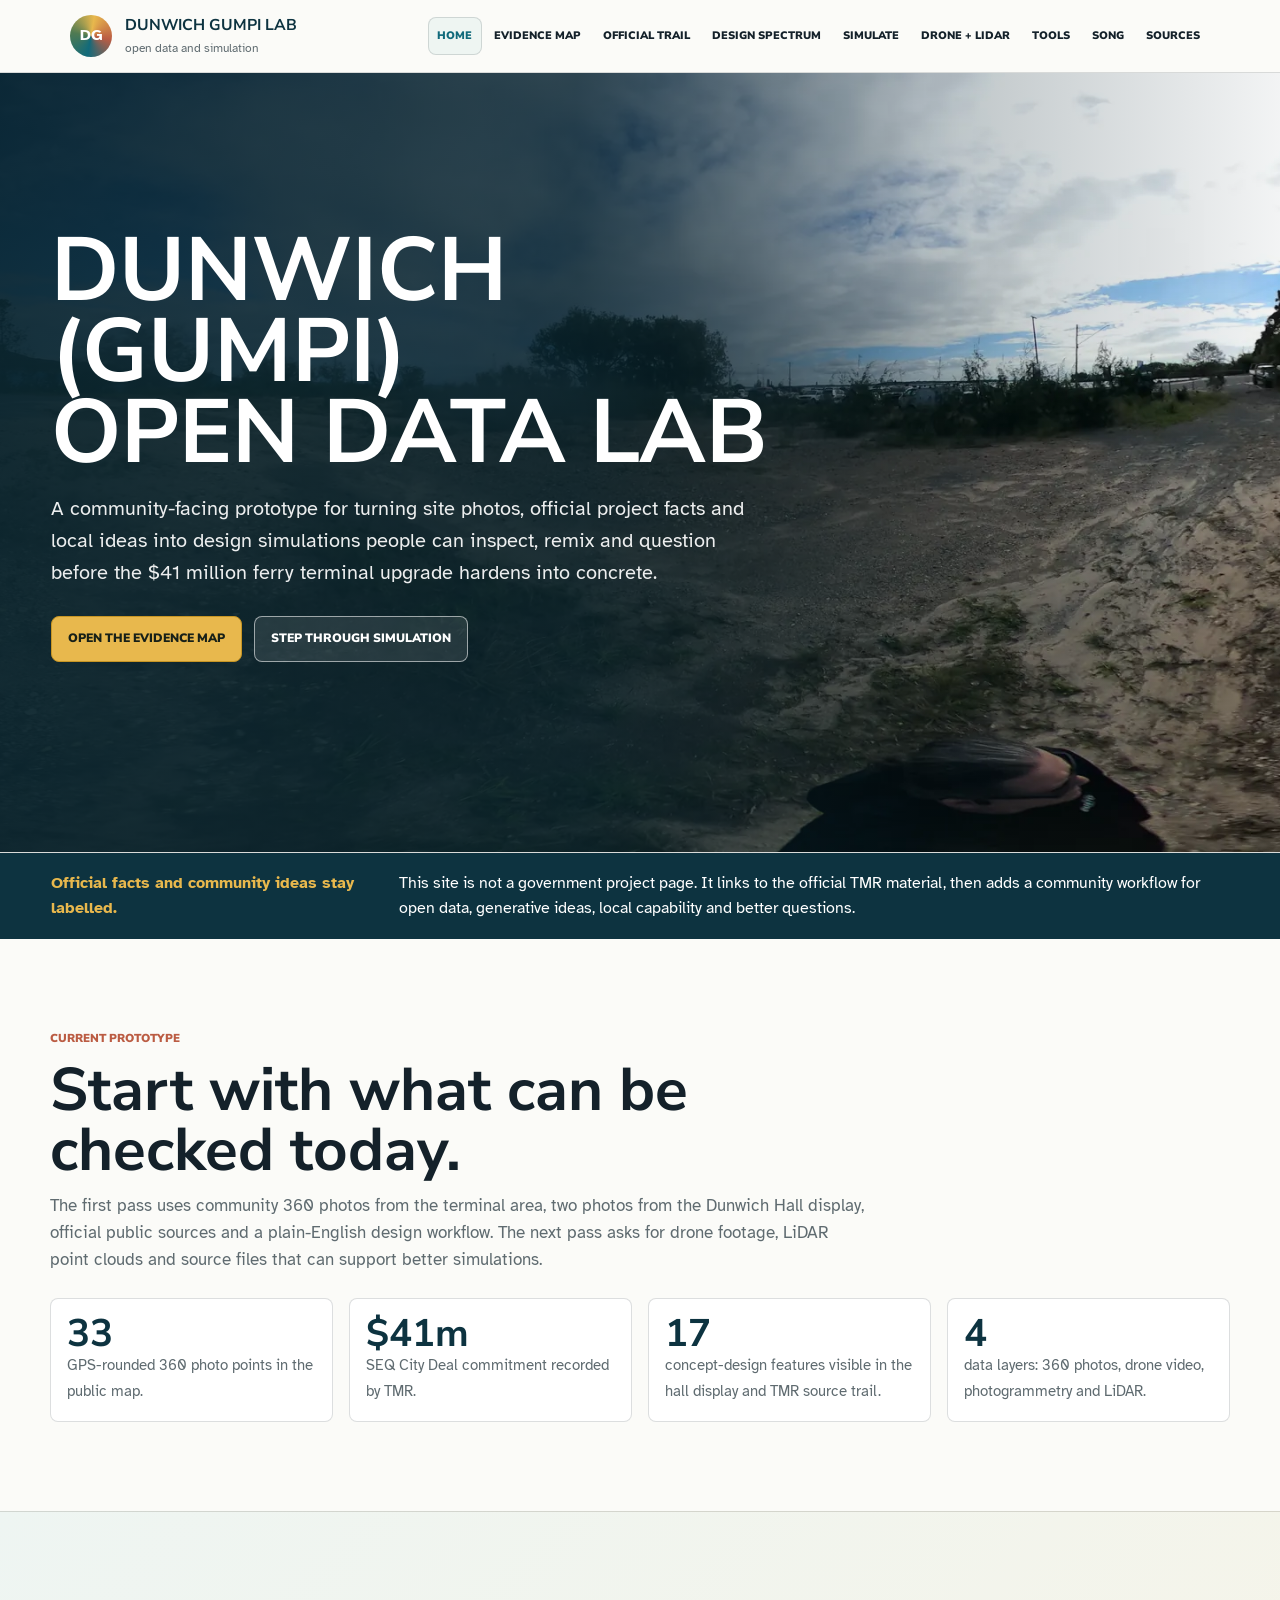
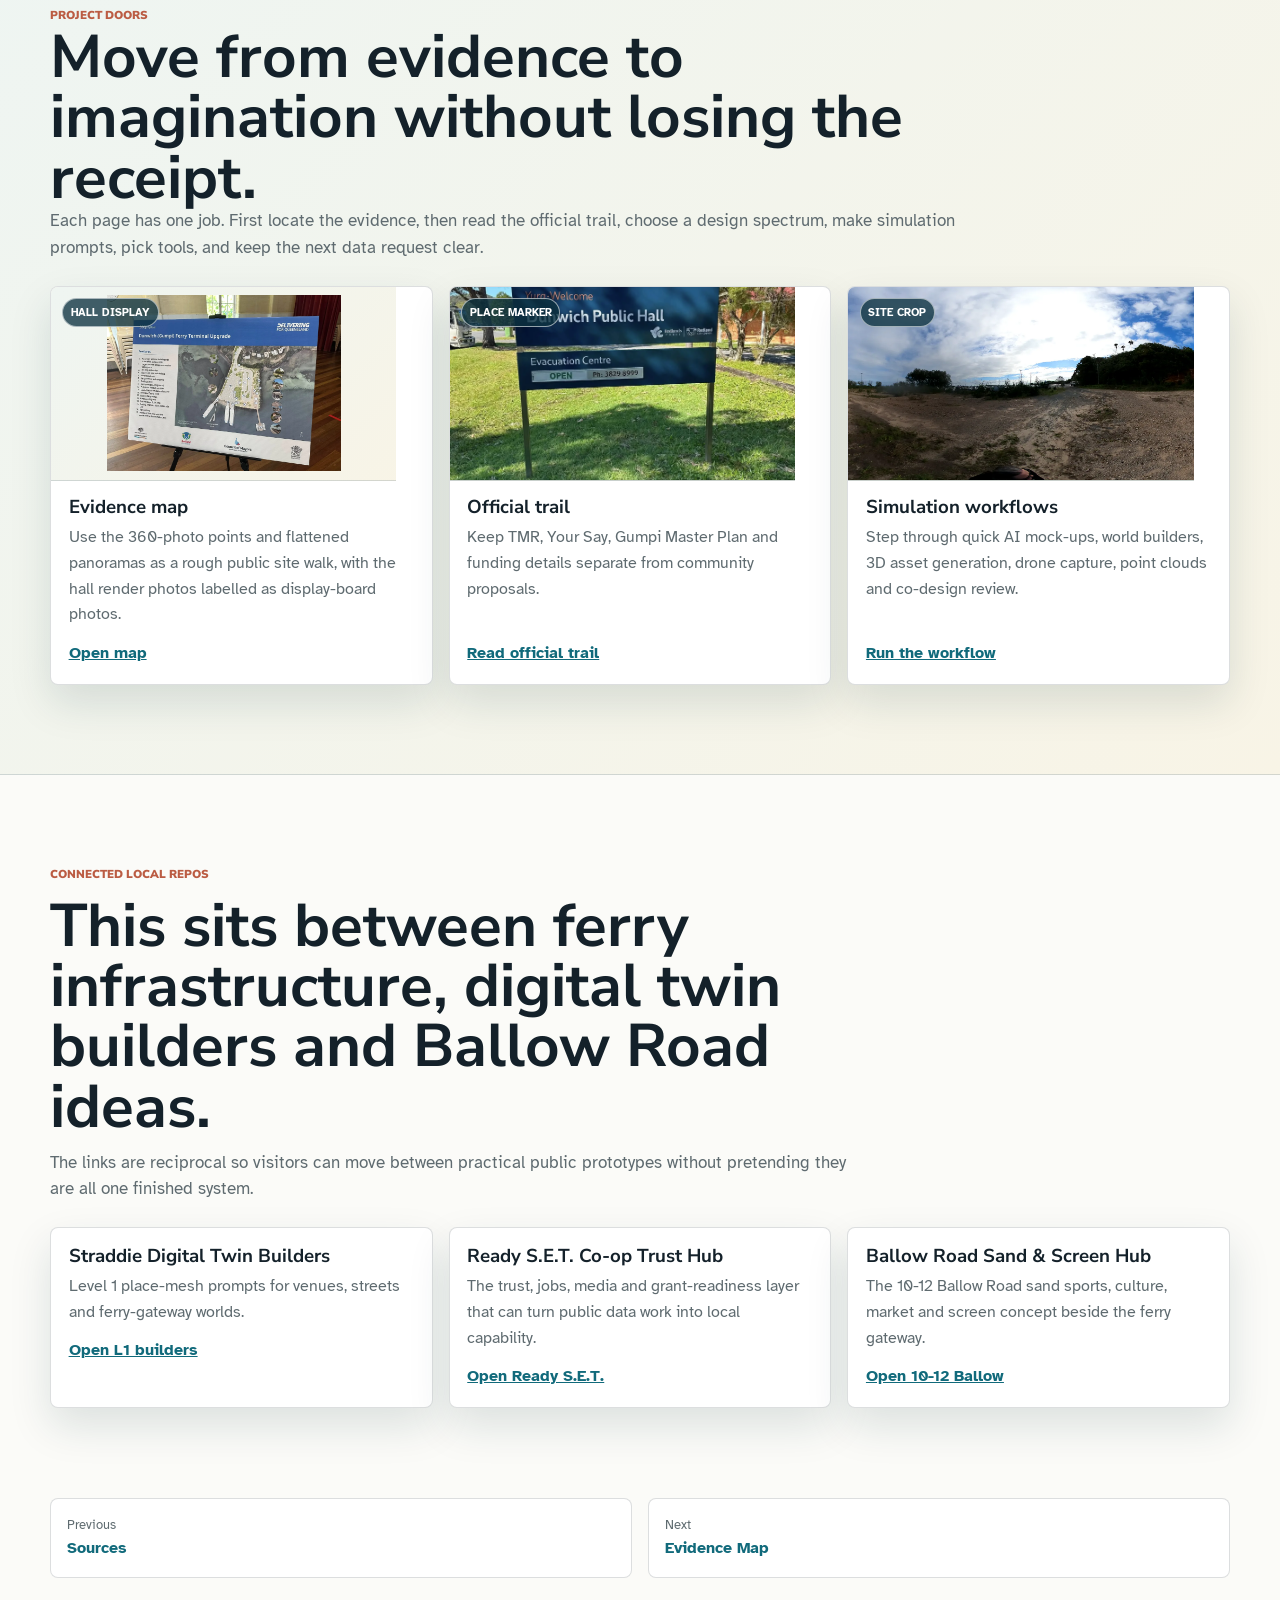
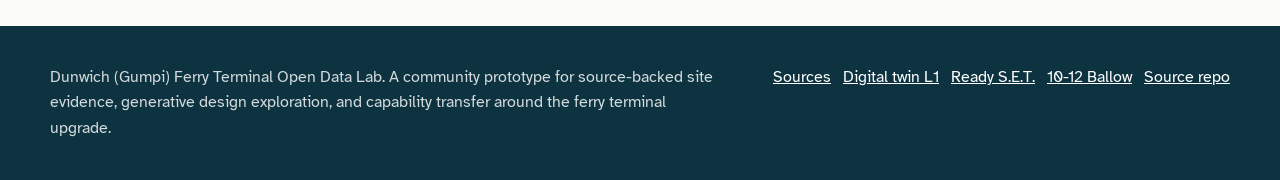
==== index.html @ 99bf02af "Build Dunwich Gumpi ferry terminal open data lab" ====
<!doctype html>
<html lang="en-AU">
  <head>
    <meta charset="utf-8">
    <meta name="viewport" content="width=device-width, initial-scale=1">
    <meta name="description" content="A public open-data and simulation lab for the Dunwich (Gumpi) Ferry Terminal Upgrade, using community 360 photos, official project sources and a pathway toward drone footage and LiDAR point clouds.">
    <meta property="og:title" content="Dunwich (Gumpi) Ferry Terminal Open Data Lab">
    <meta property="og:description" content="Community 360-photo evidence, official source trail, generative design spectrum and next-step drone/LiDAR data ladder for the ferry terminal upgrade.">
    <meta property="og:image" content="assets/images/terminal-foreshore-hero.webp">
    <title>Dunwich (Gumpi) Ferry Terminal Open Data Lab</title>
    <link rel="preconnect" href="https://fonts.googleapis.com">
    <link rel="preconnect" href="https://fonts.gstatic.com" crossorigin>
    <link href="https://fonts.googleapis.com/css2?family=Atkinson+Hyperlegible:wght@400;700&family=Nunito+Sans:wght@700;800;900&display=swap" rel="stylesheet">
    <link rel="stylesheet" href="assets/styles.css">
    <link rel="icon" href="assets/favicon.svg" type="image/svg+xml">
  </head>
  <body data-page="home">
    <a class="skip-link" href="#main">Skip to content</a>
    <header class="site-header" data-site-header></header>

    <main id="main">
      <section class="hero" id="top" aria-labelledby="hero-title">
        <img class="hero-media" src="assets/images/terminal-foreshore-hero.webp" alt="Wide 360-photo crop of the Dunwich ferry terminal foreshore and surrounding sandy ground">
        <div class="hero-copy">
          <h1 id="hero-title"><span>Dunwich</span><span>(Gumpi)</span><span>Open Data Lab</span></h1>
          <p class="hero-lede">A community-facing prototype for turning site photos, official project facts and local ideas into design simulations people can inspect, remix and question before the $41 million ferry terminal upgrade hardens into concrete.</p>
          <div class="hero-actions">
            <a class="button primary" href="evidence-map.html">Open the evidence map</a>
            <a class="button secondary" href="simulation-workflows.html">Step through simulation</a>
          </div>
        </div>
      </section>

      <section class="notice-band" aria-label="Public boundary">
        <strong>Official facts and community ideas stay labelled.</strong>
        <span>This site is not a government project page. It links to the official TMR material, then adds a community workflow for open data, generative ideas, local capability and better questions.</span>
      </section>

      <section class="section" aria-labelledby="stats-title">
        <div class="section-heading">
          <span class="section-label">Current prototype</span>
          <h2 id="stats-title">Start with what can be checked today.</h2>
          <p>The first pass uses community 360 photos from the terminal area, two photos from the Dunwich Hall display, official public sources and a plain-English design workflow. The next pass asks for drone footage, LiDAR point clouds and source files that can support better simulations.</p>
        </div>
        <div class="stats-row">
          <article class="stat"><strong>33</strong><span>GPS-rounded 360 photo points in the public map.</span></article>
          <article class="stat"><strong>$41m</strong><span>SEQ City Deal commitment recorded by TMR.</span></article>
          <article class="stat"><strong>17</strong><span>concept-design features visible in the hall display and TMR source trail.</span></article>
          <article class="stat"><strong>4</strong><span>data layers: 360 photos, drone video, photogrammetry and LiDAR.</span></article>
        </div>
      </section>

      <section class="section accent-band" aria-labelledby="doors-title">
        <div class="wide-copy">
          <span class="section-label">Project doors</span>
          <h2 id="doors-title">Move from evidence to imagination without losing the receipt.</h2>
          <p>Each page has one job. First locate the evidence, then read the official trail, choose a design spectrum, make simulation prompts, pick tools, and keep the next data request clear.</p>
        </div>
        <div class="card-grid">
          <article class="feature-card" data-image-label="Hall display">
            <img class="image-contain" src="assets/images/hall-render-board.webp" alt="Photo of the Dunwich Hall concept design board for the ferry terminal upgrade">
            <h3>Evidence map</h3>
            <p>Use the 360-photo points and flattened panoramas as a rough public site walk, with the hall render photos labelled as display-board photos.</p>
            <a href="evidence-map.html">Open map</a>
          </article>
          <article class="feature-card" data-image-label="Place marker">
            <img src="assets/images/dunwich-public-hall-sign.webp" alt="Dunwich Public Hall sign with evacuation centre notice">
            <h3>Official trail</h3>
            <p>Keep TMR, Your Say, Gumpi Master Plan and funding details separate from community proposals.</p>
            <a href="official-trail.html">Read official trail</a>
          </article>
          <article class="feature-card" data-image-label="Site crop">
            <img src="assets/images/terminal-foreshore-card.webp" alt="Foreshore track and ferry terminal approach area from the 360-photo intake">
            <h3>Simulation workflows</h3>
            <p>Step through quick AI mock-ups, world builders, 3D asset generation, drone capture, point clouds and co-design review.</p>
            <a href="simulation-workflows.html">Run the workflow</a>
          </article>
        </div>
      </section>

      <section class="section" aria-labelledby="network-title">
        <div class="section-heading">
          <span class="section-label">Connected local repos</span>
          <h2 id="network-title">This sits between ferry infrastructure, digital twin builders and Ballow Road ideas.</h2>
          <p>The links are reciprocal so visitors can move between practical public prototypes without pretending they are all one finished system.</p>
        </div>
        <div class="source-grid">
          <article class="source-card"><h3>Straddie Digital Twin Builders</h3><p>Level 1 place-mesh prompts for venues, streets and ferry-gateway worlds.</p><a href="https://auraofintelligence.github.io/straddie-digital-twin-builders/l1.html">Open L1 builders</a></article>
          <article class="source-card"><h3>Ready S.E.T. Co-op Trust Hub</h3><p>The trust, jobs, media and grant-readiness layer that can turn public data work into local capability.</p><a href="https://auraofintelligence.github.io/ready-set-co-op-trust-hub/">Open Ready S.E.T.</a></article>
          <article class="source-card"><h3>Ballow Road Sand & Screen Hub</h3><p>The 10-12 Ballow Road sand sports, culture, market and screen concept beside the ferry gateway.</p><a href="https://auraofintelligence.github.io/ballow-road-sand-screen-hub/">Open 10-12 Ballow</a></article>
        </div>
      </section>

      <div class="sequence-wrap" data-sequence-nav></div>
    </main>

    <footer class="site-footer" data-site-footer></footer>
    <button class="to-top" type="button" data-to-top aria-label="Back to top">Top</button>
    <script src="assets/script.js"></script>
  </body>
</html>
---- assets/styles.css ----
:root {
  --ink: #14212a;
  --muted: #5f6b70;
  --paper: #fbfbf8;
  --white: #ffffff;
  --mist: #eef5f2;
  --line: rgba(20, 33, 42, .15);
  --deep: #0d3340;
  --bay: #116a7b;
  --leaf: #4f7a52;
  --clay: #bb5c43;
  --sun: #e8b84d;
  --violet: #6255a5;
  --shadow: 0 18px 42px rgba(13, 51, 64, .13);
  --radius: 8px;
  color-scheme: light;
}

* {
  box-sizing: border-box;
}

html {
  scroll-behavior: smooth;
  overflow-x: hidden;
}

body {
  margin: 0;
  font-family: "Atkinson Hyperlegible", Arial, sans-serif;
  color: var(--ink);
  background: var(--paper);
  line-height: 1.6;
  overflow-x: hidden;
}

img {
  display: block;
  max-width: 100%;
}

a {
  color: inherit;
}

.skip-link {
  position: absolute;
  top: -100px;
  left: 1rem;
  z-index: 40;
  padding: .75rem 1rem;
  border-radius: var(--radius);
  background: var(--deep);
  color: var(--white);
}

.skip-link:focus {
  top: 1rem;
}

.site-header {
  position: sticky;
  top: 0;
  z-index: 30;
  background: rgba(251, 251, 248, .93);
  border-bottom: 1px solid var(--line);
  backdrop-filter: blur(14px);
}

.nav {
  max-width: 1180px;
  min-height: 72px;
  margin: 0 auto;
  padding: 0 1.25rem;
  display: flex;
  align-items: center;
  justify-content: space-between;
  gap: 1rem;
}

.brand {
  min-width: 240px;
  display: inline-flex;
  align-items: center;
  gap: .8rem;
  text-decoration: none;
}

.brand-mark {
  width: 42px;
  height: 42px;
  border-radius: 50%;
  display: grid;
  place-items: center;
  background: conic-gradient(from 190deg, var(--bay), var(--leaf), var(--sun), var(--clay), var(--bay));
  color: var(--white);
  font-weight: 900;
  letter-spacing: 0;
}

.brand-text {
  display: grid;
  gap: .04rem;
}

.brand-text strong,
h1,
h2,
h3,
.nav-links a,
.button,
.section-label,
.stat strong {
  font-family: "Nunito Sans", Arial, sans-serif;
}

.brand-text strong {
  color: var(--deep);
  font-size: .98rem;
  text-transform: uppercase;
}

.brand-text span {
  color: var(--muted);
  font-size: .78rem;
}

.nav-links {
  display: flex;
  justify-content: flex-end;
  align-items: center;
  gap: .15rem;
  flex-wrap: wrap;
}

.nav-links a {
  text-decoration: none;
  text-transform: uppercase;
  font-size: .68rem;
  font-weight: 900;
  padding: .56rem .55rem;
  border: 1px solid transparent;
  border-radius: var(--radius);
}

.nav-links a:hover,
.nav-links a[aria-current="page"] {
  background: var(--mist);
  border-color: var(--line);
  color: var(--bay);
}

.nav-toggle {
  display: none;
  border: 1px solid var(--line);
  background: var(--white);
  color: var(--ink);
  border-radius: var(--radius);
  min-height: 42px;
  padding: .6rem .85rem;
  font-weight: 900;
}

.hero {
  position: relative;
  min-height: min(780px, calc(100vh - 72px));
  overflow: hidden;
  display: flex;
  align-items: center;
  border-bottom: 1px solid var(--line);
}

.hero-media {
  position: absolute;
  inset: 0;
  width: 100%;
  height: 100%;
  object-fit: cover;
}

.hero::before {
  content: "";
  position: absolute;
  inset: 0;
  z-index: 1;
  background: linear-gradient(90deg, rgba(9, 36, 46, .92) 0%, rgba(9, 36, 46, .78) 45%, rgba(9, 36, 46, .28) 72%, rgba(9, 36, 46, .05) 100%);
}

.hero-copy {
  position: relative;
  z-index: 2;
  width: min(780px, calc(100% - 2rem));
  margin-left: clamp(1.25rem, 4vw, 4.75rem);
  padding: 5rem 0 7rem;
  color: var(--white);
}

.hero-copy h1 {
  margin: 0 0 1.25rem;
  font-size: clamp(3rem, 7vw, 7.2rem);
  line-height: .9;
  letter-spacing: 0;
  text-transform: uppercase;
}

.hero-copy h1 span {
  display: block;
}

.hero-lede,
.lede {
  margin: 0;
  max-width: 720px;
  font-size: clamp(1.03rem, 1.6vw, 1.24rem);
}

.hero-lede {
  color: rgba(255, 255, 255, .92);
  margin-bottom: 1.7rem;
}

.hero-actions,
.button-row {
  display: flex;
  flex-wrap: wrap;
  gap: .75rem;
}

.button {
  display: inline-flex;
  justify-content: center;
  align-items: center;
  min-height: 46px;
  padding: .75rem 1rem;
  border: 1px solid currentColor;
  border-radius: var(--radius);
  text-decoration: none;
  text-transform: uppercase;
  font-size: .76rem;
  font-weight: 900;
  cursor: pointer;
}

.button.primary {
  color: #172018;
  background: var(--sun);
  border-color: #c79524;
}

.button.secondary {
  color: var(--white);
  background: rgba(255, 255, 255, .1);
  border-color: rgba(255, 255, 255, .55);
}

.button.ghost {
  color: var(--deep);
  background: var(--white);
  border-color: var(--line);
}

.notice-band {
  display: grid;
  grid-template-columns: minmax(180px, .4fr) 1fr;
  gap: 1rem;
  align-items: center;
  padding: 1.1rem clamp(1.25rem, 4vw, 4.5rem);
  background: var(--deep);
  color: var(--white);
}

.notice-band strong {
  color: var(--sun);
}

.section,
.page-hero {
  width: min(1180px, calc(100% - 2.5rem));
  margin: 0 auto;
  padding: clamp(3.5rem, 7vw, 6rem) 0;
}

.page-hero {
  display: grid;
  grid-template-columns: minmax(0, 1.05fr) minmax(280px, .95fr);
  gap: clamp(2rem, 5vw, 4rem);
  align-items: center;
}

.page-hero h1,
.section-heading h2,
.wide-copy h2 {
  margin: 0;
  font-size: clamp(2.25rem, 4.7vw, 4.8rem);
  line-height: 1;
  letter-spacing: 0;
}

.page-hero .lede {
  color: var(--muted);
  margin-top: 1rem;
}

.section-heading {
  display: grid;
  gap: .8rem;
  max-width: 820px;
  margin-bottom: 1.5rem;
}

.section-heading p,
.wide-copy p {
  margin: 0;
  color: var(--muted);
  font-size: 1.05rem;
}

.section-label {
  color: var(--clay);
  font-size: .72rem;
  text-transform: uppercase;
  font-weight: 900;
}

.media-card,
.feature-card,
.source-card,
.scenario-card,
.tool-card,
.prompt-card {
  background: var(--white);
  border: 1px solid var(--line);
  border-radius: var(--radius);
  box-shadow: var(--shadow);
  overflow: hidden;
}

.media-card img {
  width: 100%;
  aspect-ratio: 4 / 3;
  object-fit: cover;
}

.media-card figcaption {
  padding: .85rem 1rem 1rem;
  color: var(--muted);
  font-size: .92rem;
}

.stats-row,
.card-grid,
.source-grid,
.tool-grid,
.scenario-grid,
.prompt-grid {
  display: grid;
  gap: 1rem;
}

.stats-row {
  grid-template-columns: repeat(4, minmax(0, 1fr));
}

.stat {
  padding: 1rem;
  border: 1px solid var(--line);
  border-radius: var(--radius);
  background: var(--white);
}

.stat strong {
  display: block;
  color: var(--deep);
  font-size: clamp(1.6rem, 3vw, 2.4rem);
  line-height: 1;
}

.stat span {
  color: var(--muted);
  font-size: .92rem;
}

.card-grid {
  grid-template-columns: repeat(3, minmax(0, 1fr));
}

.source-grid,
.tool-grid {
  grid-template-columns: repeat(3, minmax(0, 1fr));
}

.scenario-grid {
  grid-template-columns: repeat(2, minmax(0, 1fr));
}

.prompt-grid {
  grid-template-columns: repeat(2, minmax(0, 1fr));
}

.feature-card,
.source-card,
.scenario-card,
.tool-card,
.prompt-card {
  padding: 1.1rem;
}

.feature-card {
  position: relative;
  display: grid;
  grid-template-rows: auto auto 1fr auto;
}

.feature-card[data-image-label]::before {
  content: attr(data-image-label);
  position: absolute;
  top: .7rem;
  left: .7rem;
  z-index: 2;
  padding: .3rem .48rem;
  border: 1px solid rgba(255, 255, 255, .56);
  border-radius: 999px;
  background: rgba(13, 51, 64, .78);
  color: var(--white);
  font-size: .68rem;
  font-weight: 900;
  text-transform: uppercase;
}

.feature-card img {
  width: calc(100% + 2.2rem);
  margin: -1.1rem -1.1rem 1rem;
  aspect-ratio: 16 / 9;
  object-fit: cover;
  background: #e8eee9;
  border-bottom: 1px solid var(--line);
}

.feature-card img.image-contain {
  object-fit: contain;
  padding: .55rem;
  background:
    linear-gradient(135deg, rgba(238, 245, 242, .9), rgba(248, 244, 230, .9)),
    #f4f2e8;
}

.feature-card h3,
.source-card h3,
.scenario-card h3,
.tool-card h3,
.prompt-card h3 {
  margin: 0 0 .45rem;
  line-height: 1.14;
}

.feature-card p,
.source-card p,
.scenario-card p,
.tool-card p,
.prompt-card p {
  margin: 0 0 .8rem;
  color: var(--muted);
}

.feature-card a,
.source-card a,
.tool-card a,
.prompt-card a {
  align-self: end;
  color: var(--bay);
  font-weight: 800;
}

.accent-band {
  width: 100%;
  max-width: none;
  padding: clamp(3.5rem, 7vw, 6rem) max(1.25rem, calc((100% - 1180px) / 2));
  background: linear-gradient(135deg, #eef5f2 0%, #f8f4e6 100%);
  border-top: 1px solid var(--line);
  border-bottom: 1px solid var(--line);
}

.wide-copy {
  max-width: 920px;
  margin-bottom: 1.5rem;
}

.method-list {
  display: grid;
  gap: .9rem;
  counter-reset: method;
}

.method-item {
  counter-increment: method;
  display: grid;
  grid-template-columns: 54px 1fr;
  gap: 1rem;
  align-items: start;
  padding: 1rem;
  background: var(--white);
  border: 1px solid var(--line);
  border-radius: var(--radius);
}

.method-item::before {
  content: counter(method);
  display: grid;
  place-items: center;
  width: 46px;
  height: 46px;
  border-radius: 50%;
  background: var(--bay);
  color: var(--white);
  font-weight: 900;
}

.method-item h3,
.method-item p {
  margin: 0;
}

.method-item p {
  color: var(--muted);
}

.map-layout {
  display: grid;
  grid-template-columns: minmax(0, 1.25fr) minmax(280px, .75fr);
  gap: 1rem;
  align-items: stretch;
}

.map-panel {
  background: var(--white);
  border: 1px solid var(--line);
  border-radius: var(--radius);
  overflow: hidden;
  box-shadow: var(--shadow);
}

.map-canvas {
  position: relative;
  min-height: 540px;
  background:
    linear-gradient(120deg, rgba(17, 106, 123, .22), transparent 44%),
    linear-gradient(35deg, rgba(79, 122, 82, .35), transparent 42%),
    linear-gradient(90deg, rgba(232, 184, 77, .28), transparent 36%),
    #d9e5df;
}

.map-canvas::before {
  content: "";
  position: absolute;
  inset: 7% 6% 12%;
  border-radius: 34% 46% 38% 28%;
  background:
    linear-gradient(90deg, rgba(18, 93, 95, .28), rgba(18, 93, 95, .05)),
    repeating-linear-gradient(98deg, rgba(255, 255, 255, .28) 0 2px, transparent 2px 28px);
  transform: rotate(-14deg);
}

.map-canvas::after {
  content: "Rounded photo GPS points over a schematic site plane";
  position: absolute;
  left: 1rem;
  bottom: 1rem;
  padding: .35rem .55rem;
  background: rgba(255, 255, 255, .78);
  border: 1px solid var(--line);
  border-radius: var(--radius);
  color: var(--muted);
  font-size: .8rem;
}

.map-point {
  position: absolute;
  z-index: 3;
  width: 24px;
  height: 24px;
  transform: translate(-50%, -50%);
  border: 2px solid var(--white);
  border-radius: 50%;
  background: var(--clay);
  color: var(--white);
  box-shadow: 0 6px 18px rgba(20, 33, 42, .25);
  cursor: pointer;
}

.map-point.active {
  background: var(--violet);
  outline: 4px solid rgba(98, 85, 165, .22);
}

.map-side {
  display: grid;
  grid-template-rows: auto 1fr;
  gap: 1rem;
}

.photo-preview {
  padding: 1rem;
  background: var(--white);
  border: 1px solid var(--line);
  border-radius: var(--radius);
  box-shadow: var(--shadow);
}

.selected-photo-frame {
  position: relative;
  margin: 0;
  overflow: hidden;
  border-radius: var(--radius);
  border: 1px solid var(--line);
  background: var(--deep);
}

.selected-photo-frame img {
  width: 100%;
  aspect-ratio: 2 / 1;
  object-fit: cover;
}

.selected-photo-frame span,
.pano-tag,
.thumb-list span {
  position: absolute;
  z-index: 2;
  border-radius: 999px;
  background: rgba(13, 51, 64, .8);
  color: var(--white);
  font-size: .68rem;
  font-weight: 900;
  text-transform: uppercase;
}

.selected-photo-frame span {
  left: .55rem;
  bottom: .55rem;
  padding: .32rem .5rem;
}

.photo-preview h3 {
  margin: .9rem 0 .25rem;
}

.photo-preview p {
  margin: 0;
  color: var(--muted);
}

.photo-preview .photo-meta {
  margin-bottom: .35rem;
  font-size: .86rem;
}

.thumb-list {
  display: grid;
  grid-template-columns: repeat(3, minmax(0, 1fr));
  gap: .55rem;
  max-height: 420px;
  overflow: auto;
  padding: .3rem;
}

.thumb-list button {
  position: relative;
  padding: 0;
  border: 2px solid transparent;
  border-radius: var(--radius);
  background: var(--white);
  overflow: hidden;
  cursor: pointer;
}

.thumb-list button.active {
  border-color: var(--violet);
}

.thumb-list img {
  width: 100%;
  aspect-ratio: 2 / 1;
  object-fit: cover;
}

.thumb-list span {
  left: .28rem;
  bottom: .28rem;
  padding: .18rem .34rem;
  background: rgba(20, 33, 42, .78);
  font-size: .58rem;
}

.pano-viewer {
  padding: 1rem;
  background: var(--deep);
  color: var(--white);
  border-radius: var(--radius);
}

.pano-header {
  display: flex;
  justify-content: space-between;
  gap: 1rem;
  align-items: flex-start;
}

.pano-header h3,
.pano-header p {
  margin-top: 0;
}

.pano-tag {
  position: static;
  flex: 0 0 auto;
  padding: .34rem .55rem;
  background: rgba(255, 255, 255, .16);
  border: 1px solid rgba(255, 255, 255, .24);
}

.pano-scroll {
  overflow-x: auto;
  border-radius: var(--radius);
  border: 1px solid rgba(255, 255, 255, .22);
}

.pano-scroll img {
  max-width: none;
  width: 1800px;
  height: 900px;
  object-fit: cover;
}

.spectrum-rail {
  display: grid;
  gap: .8rem;
}

.spectrum-step {
  display: grid;
  grid-template-columns: minmax(120px, .25fr) 1fr;
  gap: 1rem;
  align-items: start;
  padding: 1rem;
  border-left: 6px solid var(--bay);
  background: var(--white);
  border-radius: var(--radius);
  box-shadow: 0 8px 22px rgba(13, 51, 64, .08);
}

.spectrum-step:nth-child(2) { border-left-color: var(--leaf); }
.spectrum-step:nth-child(3) { border-left-color: var(--sun); }
.spectrum-step:nth-child(4) { border-left-color: var(--clay); }
.spectrum-step:nth-child(5) { border-left-color: var(--violet); }

.spectrum-step strong {
  font-family: "Nunito Sans", Arial, sans-serif;
  text-transform: uppercase;
  font-size: .78rem;
}

.spectrum-step h3,
.spectrum-step p {
  margin: 0;
}

.spectrum-step p {
  color: var(--muted);
}

.song-block {
  white-space: pre-wrap;
  padding: 1.2rem;
  background: var(--deep);
  color: var(--white);
  border-radius: var(--radius);
  overflow-x: auto;
}

.song-block strong {
  color: var(--sun);
}

.song-video-section {
  padding-top: clamp(2rem, 4vw, 4rem);
}

.song-video-layout {
  display: grid;
  grid-template-columns: minmax(0, 1fr) minmax(250px, 360px);
  gap: clamp(1.5rem, 5vw, 4rem);
  align-items: center;
}

.phone-frame {
  position: relative;
  width: min(100%, 360px);
  margin: 0 auto;
  padding: 1.1rem .75rem 1.35rem;
  border: 1px solid rgba(255, 255, 255, .18);
  border-radius: 34px;
  background:
    linear-gradient(145deg, #10171d, #030506 54%, #1a252d),
    #050607;
  box-shadow: 0 28px 58px rgba(13, 51, 64, .24);
}

.phone-frame::after {
  content: "";
  position: absolute;
  inset: .48rem;
  pointer-events: none;
  border: 1px solid rgba(255, 255, 255, .16);
  border-radius: 26px;
}

.phone-speaker {
  width: 64px;
  height: 5px;
  margin: 0 auto .8rem;
  border-radius: 999px;
  background: rgba(255, 255, 255, .28);
}

.song-video {
  position: relative;
  z-index: 1;
  display: block;
  width: 100%;
  aspect-ratio: 9 / 16;
  object-fit: contain;
  border: 1px solid rgba(255, 255, 255, .14);
  border-radius: 22px;
  background: #000;
}

.song-video-copy {
  max-width: 660px;
}

.song-video-copy h2 {
  margin: 0 0 .8rem;
  font-size: clamp(2rem, 4vw, 4.2rem);
  line-height: 1;
}

.song-video-copy p {
  margin: 0 0 .85rem;
  color: var(--muted);
  font-size: 1.05rem;
}

.page-list {
  display: grid;
  gap: .8rem;
}

.page-list a {
  display: grid;
  gap: .2rem;
  padding: 1rem;
  background: var(--white);
  border: 1px solid var(--line);
  border-radius: var(--radius);
  text-decoration: none;
}

.page-list strong {
  color: var(--bay);
}

.site-footer {
  background: var(--deep);
  color: var(--white);
  padding: 2.4rem 1.25rem;
}

.footer-inner {
  width: min(1180px, 100%);
  margin: 0 auto;
  display: flex;
  align-items: flex-start;
  justify-content: space-between;
  gap: 1.5rem;
}

.footer-inner p {
  max-width: 680px;
  margin: 0;
  color: rgba(255, 255, 255, .82);
}

.footer-links {
  display: flex;
  gap: .75rem;
  flex-wrap: wrap;
  justify-content: flex-end;
}

.footer-links a {
  color: var(--white);
}

.sequence-wrap {
  width: min(1180px, calc(100% - 2.5rem));
  margin: 0 auto 3rem;
}

.sequence-nav {
  display: grid;
  grid-template-columns: repeat(2, minmax(0, 1fr));
  gap: 1rem;
}

.sequence-nav a {
  padding: 1rem;
  text-decoration: none;
  border: 1px solid var(--line);
  border-radius: var(--radius);
  background: var(--white);
}

.sequence-nav span {
  display: block;
  color: var(--muted);
  font-size: .82rem;
}

.sequence-nav strong {
  color: var(--bay);
}

.to-top {
  position: fixed;
  right: 1rem;
  bottom: 1rem;
  z-index: 20;
  opacity: 0;
  pointer-events: none;
  border: 1px solid var(--line);
  border-radius: 50%;
  width: 54px;
  height: 54px;
  background: var(--sun);
  color: var(--ink);
  font-weight: 900;
  box-shadow: var(--shadow);
  cursor: pointer;
}

.to-top.visible {
  opacity: 1;
  pointer-events: auto;
}

@media (max-width: 940px) {
  .nav {
    align-items: flex-start;
    padding-top: .75rem;
    padding-bottom: .75rem;
  }

  .nav-toggle {
    display: inline-flex;
    align-items: center;
  }

  .nav-links {
    position: absolute;
    top: 72px;
    left: 1rem;
    right: 1rem;
    display: none;
    flex-direction: column;
    align-items: stretch;
    padding: .75rem;
    background: var(--paper);
    border: 1px solid var(--line);
    border-radius: var(--radius);
    box-shadow: var(--shadow);
  }

  .nav-links.open {
    display: flex;
  }

  .nav-links a {
    font-size: .78rem;
  }

  .page-hero,
  .map-layout,
  .song-video-layout {
    grid-template-columns: 1fr;
  }

  .stats-row,
  .card-grid,
  .source-grid,
  .tool-grid,
  .scenario-grid,
  .prompt-grid {
    grid-template-columns: repeat(2, minmax(0, 1fr));
  }
}

@media (max-width: 640px) {
  .brand {
    min-width: 0;
  }

  .brand-text span {
    display: none;
  }

  .hero-copy h1 {
    font-size: clamp(2.65rem, 17vw, 4.5rem);
  }

  .notice-band,
  .stats-row,
  .card-grid,
  .source-grid,
  .tool-grid,
  .scenario-grid,
  .prompt-grid,
  .sequence-nav,
  .footer-inner {
    grid-template-columns: 1fr;
    display: grid;
  }

  .map-canvas {
    min-height: 430px;
  }

  .thumb-list {
    grid-template-columns: repeat(2, minmax(0, 1fr));
  }

  .pano-scroll img {
    width: 1200px;
    height: 600px;
  }

  .to-top {
    width: 44px;
    height: 44px;
    font-size: .76rem;
  }

  .spectrum-step {
    grid-template-columns: 1fr;
  }
}
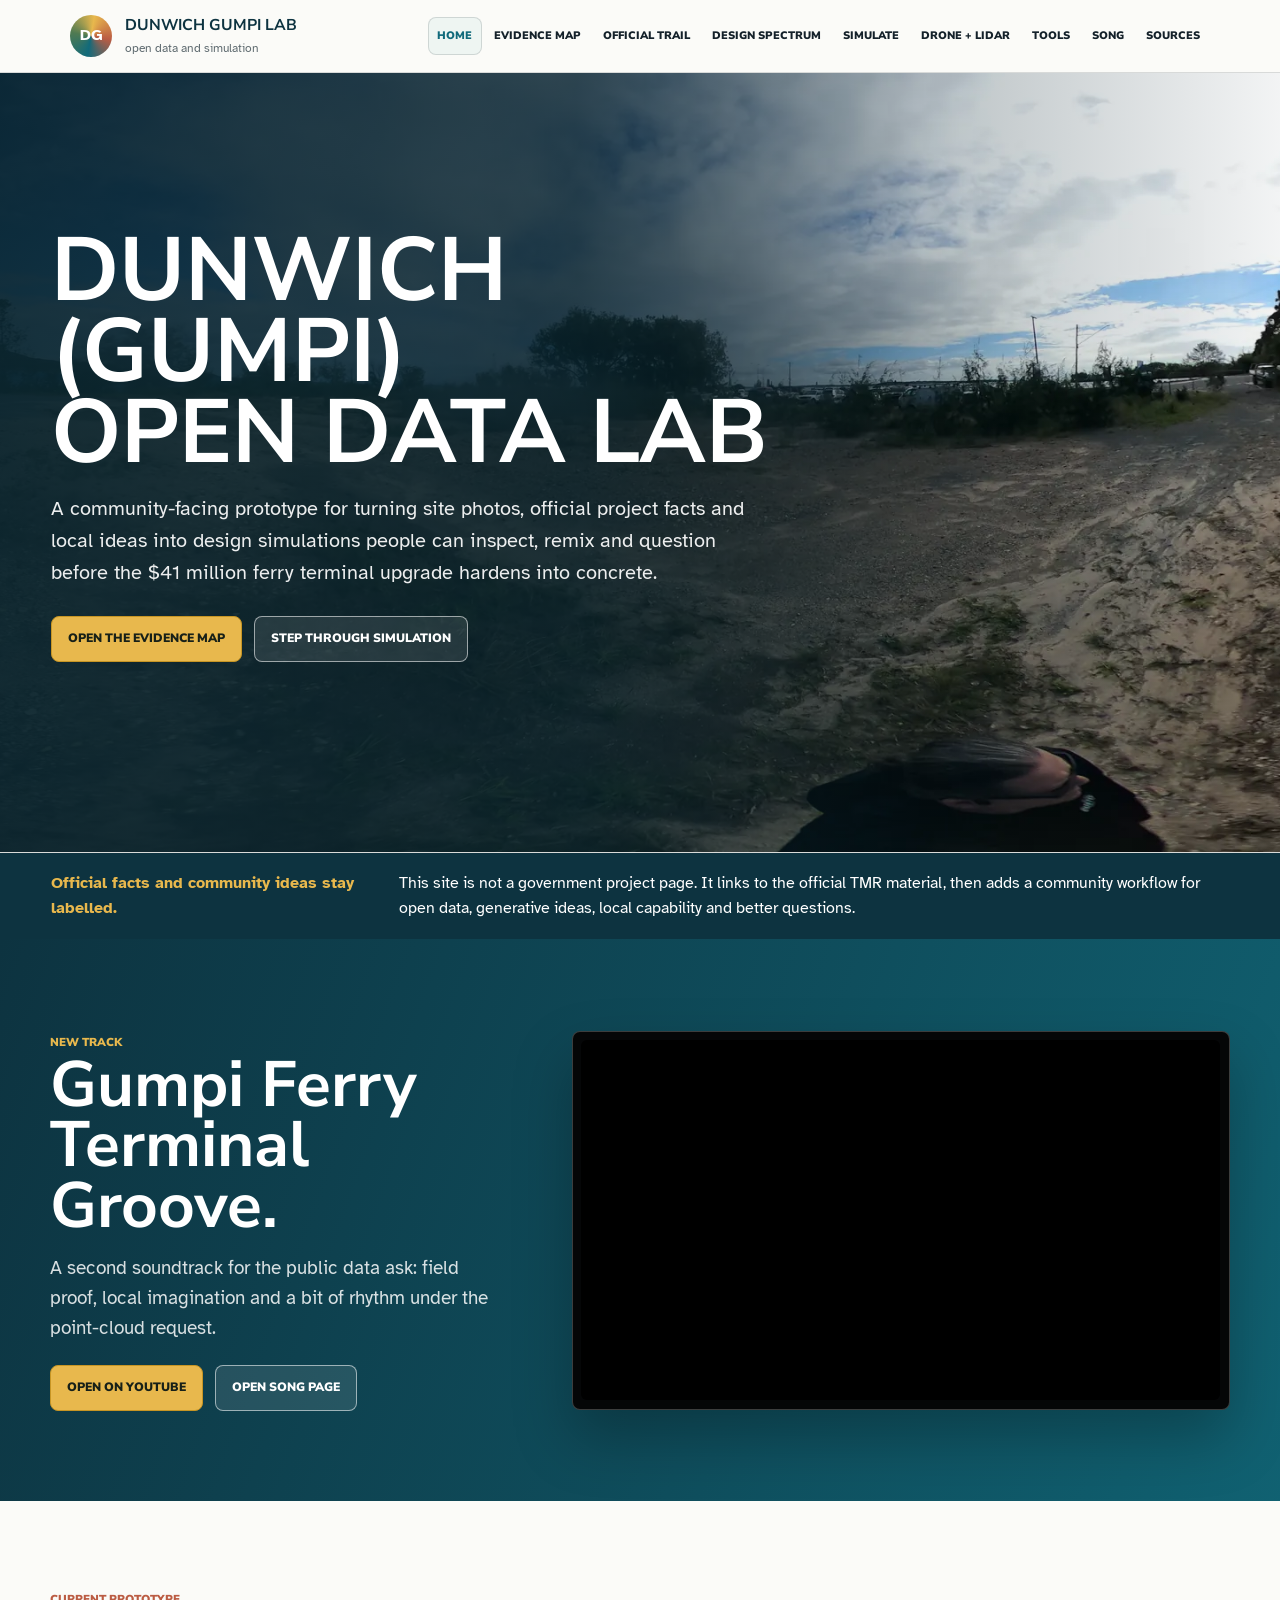
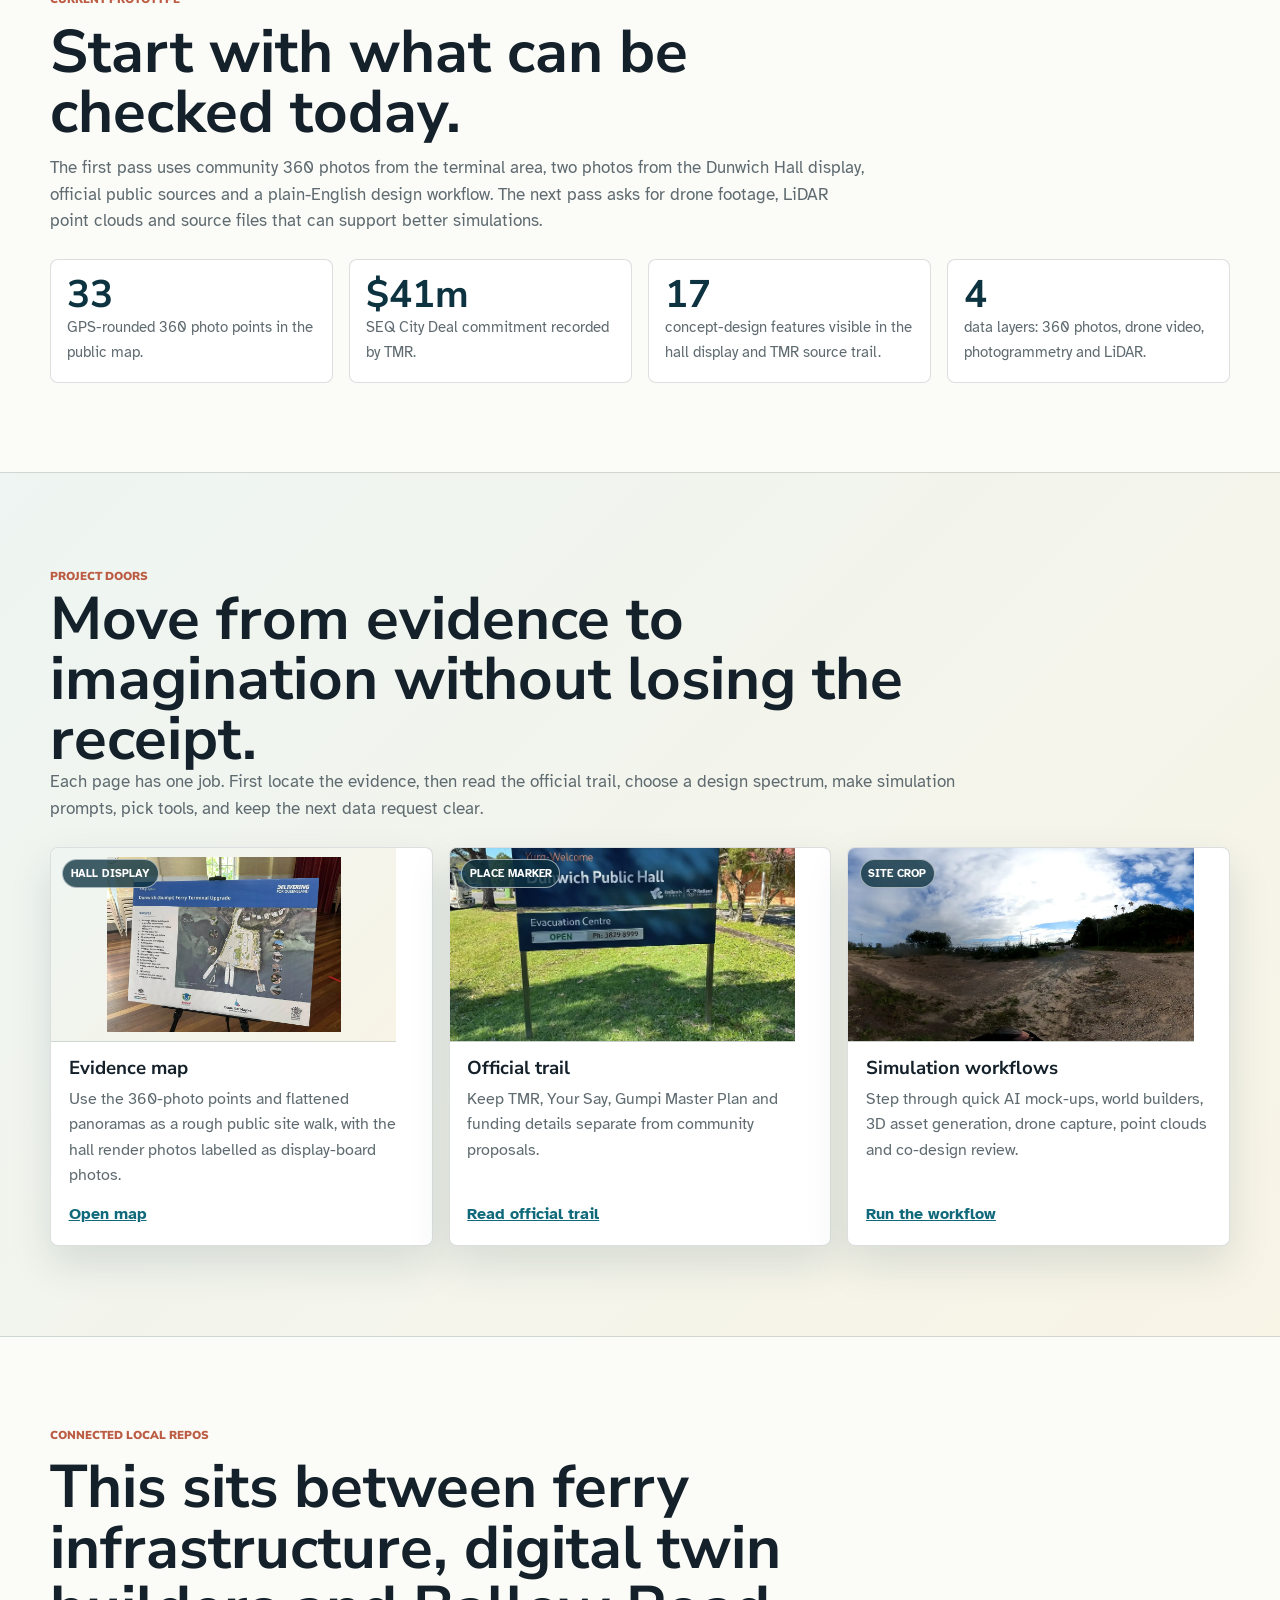
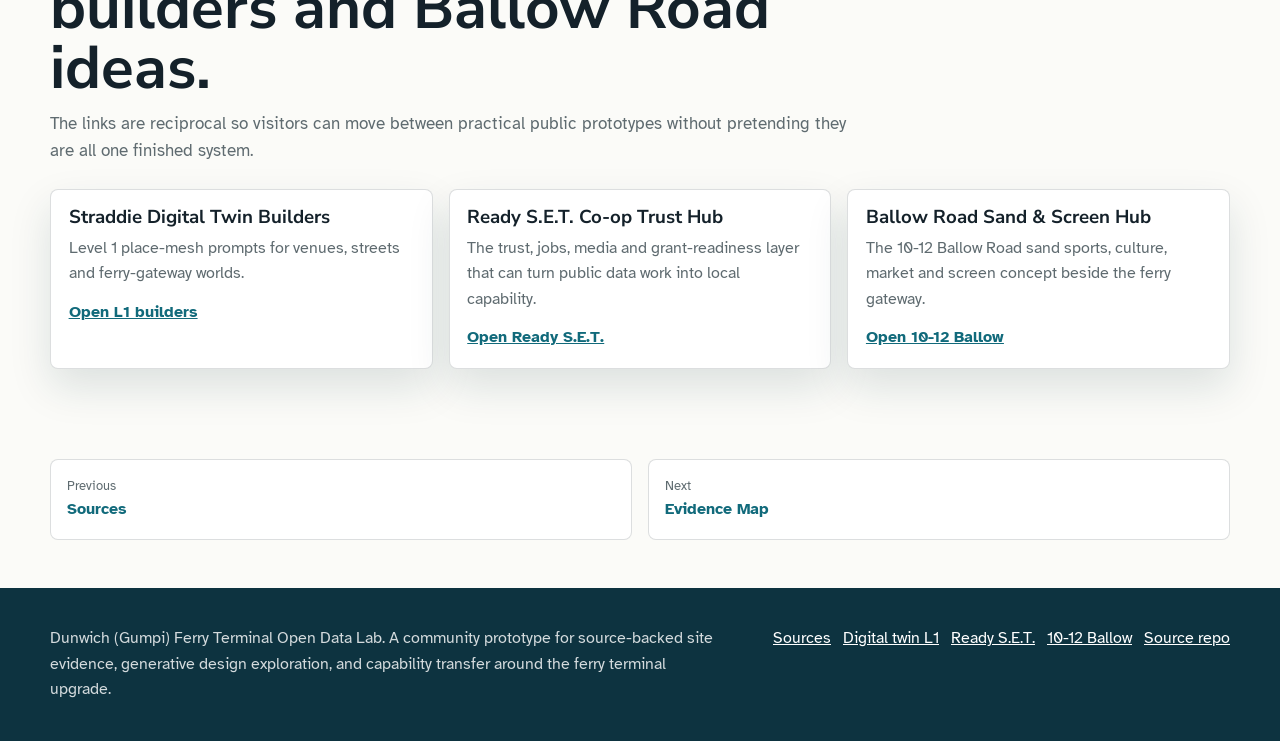
==== commit 0aad54d4: "Feature Gumpi Ferry Terminal Groove on home page" ====
--- a/index.html
+++ b/index.html
@@ -34,6 +34,29 @@
       <section class="notice-band" aria-label="Public boundary">
         <strong>Official facts and community ideas stay labelled.</strong>
         <span>This site is not a government project page. It links to the official TMR material, then adds a community workflow for open data, generative ideas, local capability and better questions.</span>
+      </section>
+
+      <section class="home-video-band" aria-labelledby="groove-title">
+        <div class="home-video-layout">
+          <div class="home-video-copy">
+            <span class="section-label">New track</span>
+            <h2 id="groove-title">Gumpi Ferry Terminal Groove.</h2>
+            <p>A second soundtrack for the public data ask: field proof, local imagination and a bit of rhythm under the point-cloud request.</p>
+            <div class="hero-actions">
+              <a class="button primary" href="https://youtu.be/6wGe4pG6alo">Open on YouTube</a>
+              <a class="button secondary" href="song.html">Open song page</a>
+            </div>
+          </div>
+          <div class="youtube-frame">
+            <iframe
+              title="Gumpi Ferry Terminal Groove on YouTube"
+              src="https://www.youtube-nocookie.com/embed/6wGe4pG6alo"
+              allow="accelerometer; autoplay; clipboard-write; encrypted-media; gyroscope; picture-in-picture; web-share"
+              allowfullscreen
+              loading="lazy"
+              referrerpolicy="strict-origin-when-cross-origin"></iframe>
+          </div>
+        </div>
       </section>
 
       <section class="section" aria-labelledby="stats-title">
--- a/assets/styles.css
+++ b/assets/styles.css
@@ -241,6 +241,12 @@
   cursor: pointer;
 }
 
+.small-button {
+  min-height: 38px;
+  padding: .58rem .72rem;
+  font-size: .68rem;
+}
+
 .button.primary {
   color: #172018;
   background: var(--sun);
@@ -271,6 +277,61 @@
 
 .notice-band strong {
   color: var(--sun);
+}
+
+.home-video-band {
+  width: 100%;
+  padding: clamp(3.5rem, 7vw, 6rem) 1.25rem;
+  background:
+    linear-gradient(110deg, rgba(13, 51, 64, .96), rgba(17, 106, 123, .84)),
+    var(--deep);
+  color: var(--white);
+}
+
+.home-video-layout {
+  width: min(1180px, 100%);
+  margin: 0 auto;
+  display: grid;
+  grid-template-columns: minmax(0, .82fr) minmax(320px, 1.18fr);
+  gap: clamp(1.5rem, 5vw, 4rem);
+  align-items: center;
+}
+
+.home-video-copy {
+  max-width: 560px;
+}
+
+.home-video-copy h2 {
+  margin: 0 0 1rem;
+  font-size: clamp(2.4rem, 5vw, 5.2rem);
+  line-height: .95;
+}
+
+.home-video-copy p {
+  margin: 0 0 1.35rem;
+  color: rgba(255, 255, 255, .84);
+  font-size: clamp(1.02rem, 1.5vw, 1.18rem);
+}
+
+.home-video-band .section-label {
+  color: var(--sun);
+}
+
+.youtube-frame {
+  padding: .55rem;
+  border: 1px solid rgba(255, 255, 255, .22);
+  border-radius: var(--radius);
+  background: #050607;
+  box-shadow: 0 28px 58px rgba(0, 0, 0, .26);
+}
+
+.youtube-frame iframe {
+  display: block;
+  width: 100%;
+  aspect-ratio: 16 / 9;
+  border: 0;
+  border-radius: calc(var(--radius) - 2px);
+  background: #000;
 }
 
 .section,
@@ -576,8 +637,8 @@
 .map-point {
   position: absolute;
   z-index: 3;
-  width: 24px;
-  height: 24px;
+  width: 30px;
+  height: 30px;
   transform: translate(-50%, -50%);
   border: 2px solid var(--white);
   border-radius: 50%;
@@ -585,6 +646,11 @@
   color: var(--white);
   box-shadow: 0 6px 18px rgba(20, 33, 42, .25);
   cursor: pointer;
+  display: grid;
+  place-items: center;
+  font-size: .68rem;
+  font-weight: 900;
+  line-height: 1;
 }
 
 .map-point.active {
@@ -594,7 +660,7 @@
 
 .map-side {
   display: grid;
-  grid-template-rows: auto 1fr;
+  grid-template-rows: auto auto 1fr;
   gap: 1rem;
 }
 
@@ -654,13 +720,47 @@
   font-size: .86rem;
 }
 
+.download-panel {
+  padding: 1rem;
+  background: var(--white);
+  border: 1px solid var(--line);
+  border-radius: var(--radius);
+  box-shadow: var(--shadow);
+}
+
+.download-panel h3,
+.download-panel p {
+  margin: 0;
+}
+
+.download-panel p {
+  color: var(--muted);
+  margin-top: .2rem;
+}
+
+.download-actions {
+  display: flex;
+  flex-wrap: wrap;
+  gap: .5rem;
+  margin-top: .85rem;
+}
+
+.download-actions .button {
+  flex: 1 1 135px;
+}
+
 .thumb-list {
   display: grid;
-  grid-template-columns: repeat(3, minmax(0, 1fr));
-  gap: .55rem;
-  max-height: 420px;
+  grid-template-columns: repeat(2, minmax(0, 1fr));
+  gap: .8rem;
+  max-height: 560px;
   overflow: auto;
   padding: .3rem;
+}
+
+.thumb-item {
+  display: grid;
+  gap: .25rem;
 }
 
 .thumb-list button {
@@ -679,7 +779,7 @@
 
 .thumb-list img {
   width: 100%;
-  aspect-ratio: 2 / 1;
+  aspect-ratio: 2.35 / 1;
   object-fit: cover;
 }
 
@@ -689,6 +789,18 @@
   padding: .18rem .34rem;
   background: rgba(20, 33, 42, .78);
   font-size: .58rem;
+}
+
+.thumb-select {
+  display: flex;
+  align-items: center;
+  gap: .3rem;
+  color: var(--muted);
+  font-size: .72rem;
+}
+
+.thumb-select input {
+  accent-color: var(--bay);
 }
 
 .pano-viewer {
@@ -990,7 +1102,8 @@
 
   .page-hero,
   .map-layout,
-  .song-video-layout {
+  .song-video-layout,
+  .home-video-layout {
     grid-template-columns: 1fr;
   }
 
@@ -1035,7 +1148,8 @@
   }
 
   .thumb-list {
-    grid-template-columns: repeat(2, minmax(0, 1fr));
+    grid-template-columns: 1fr;
+    max-height: none;
   }
 
   .pano-scroll img {
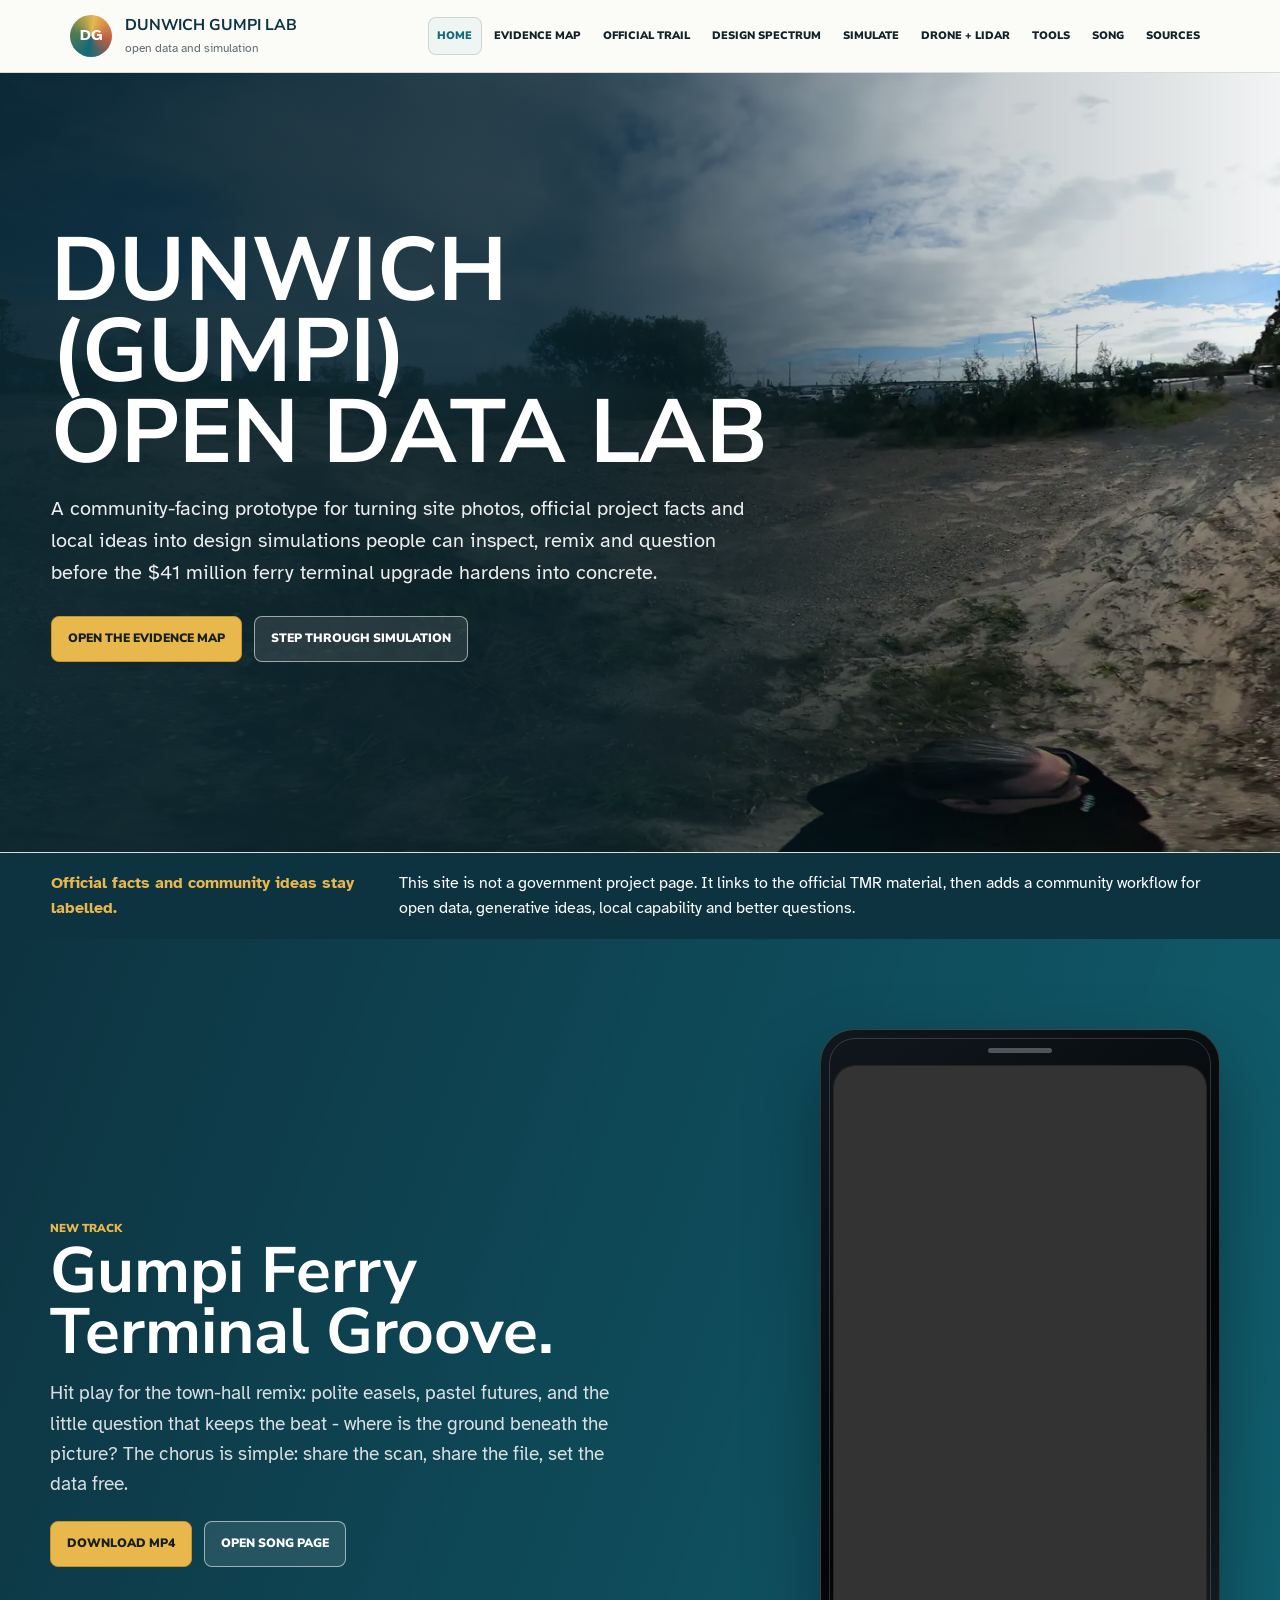
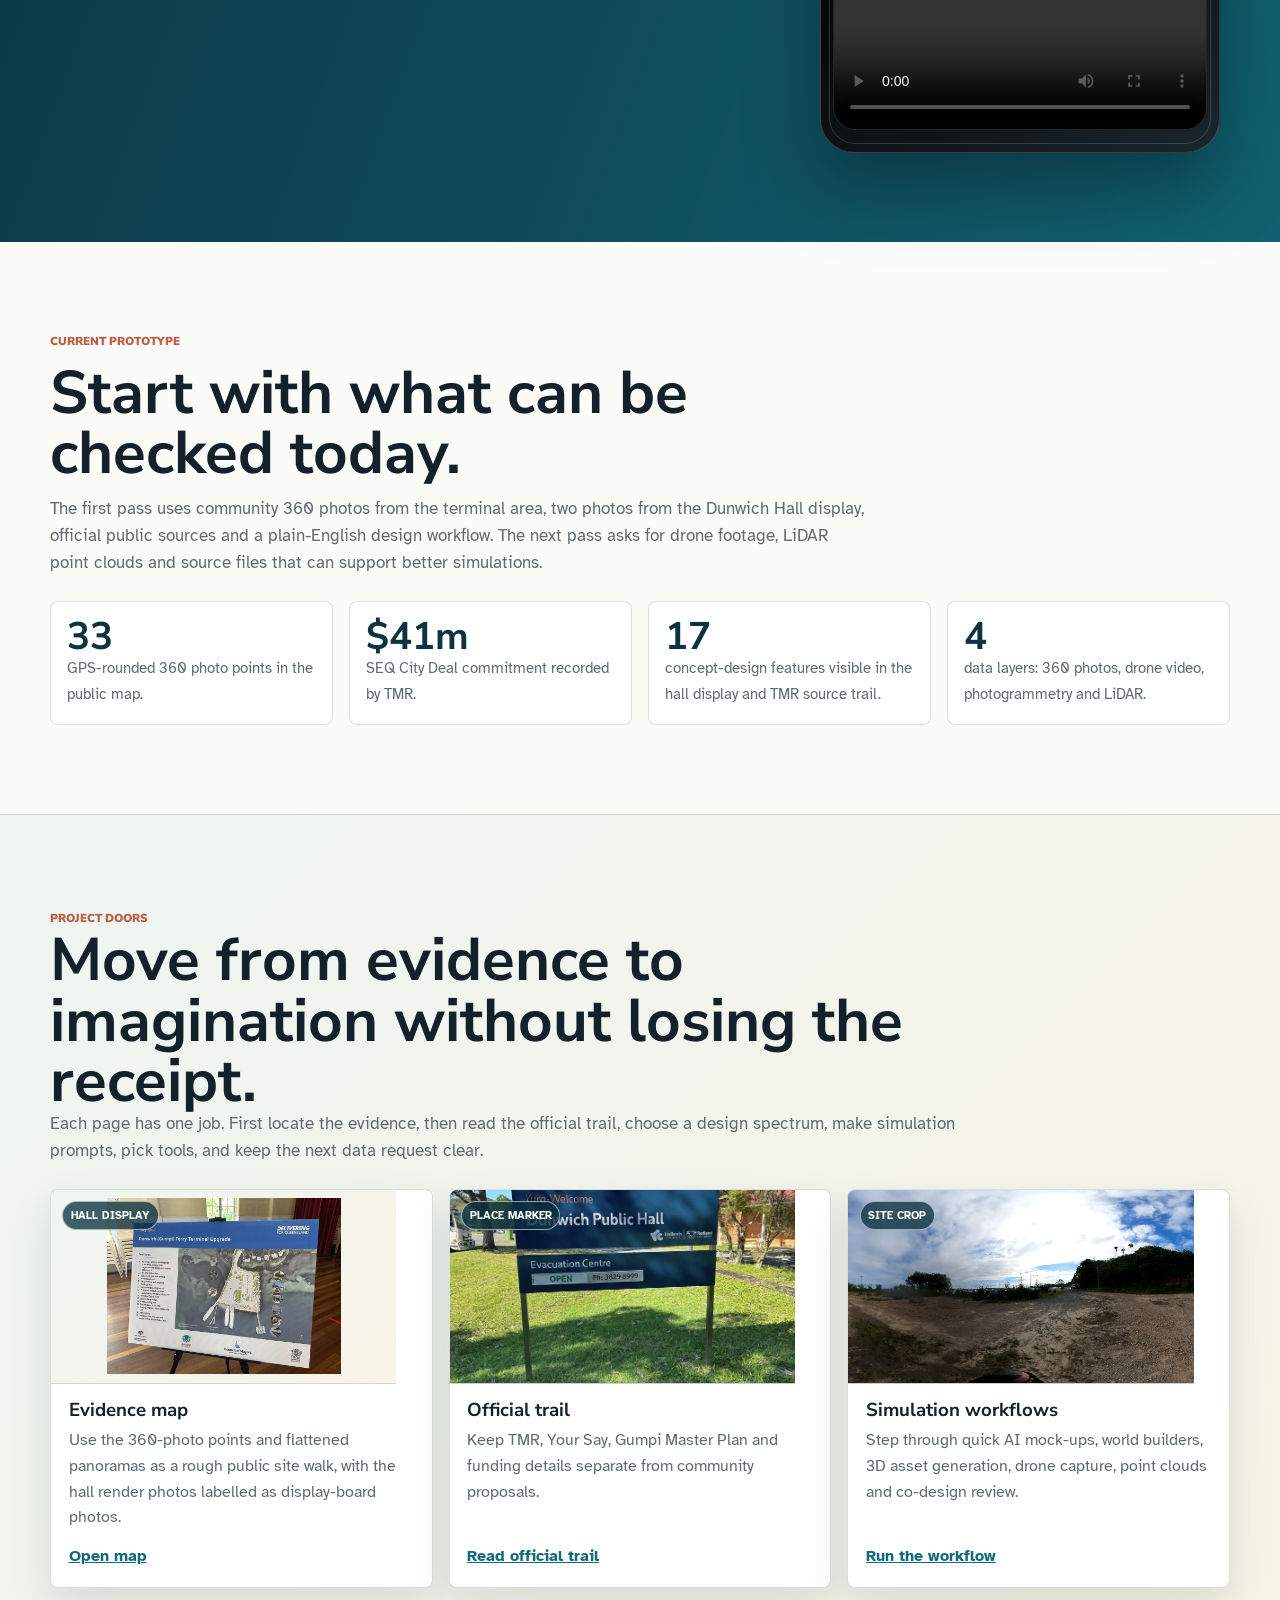
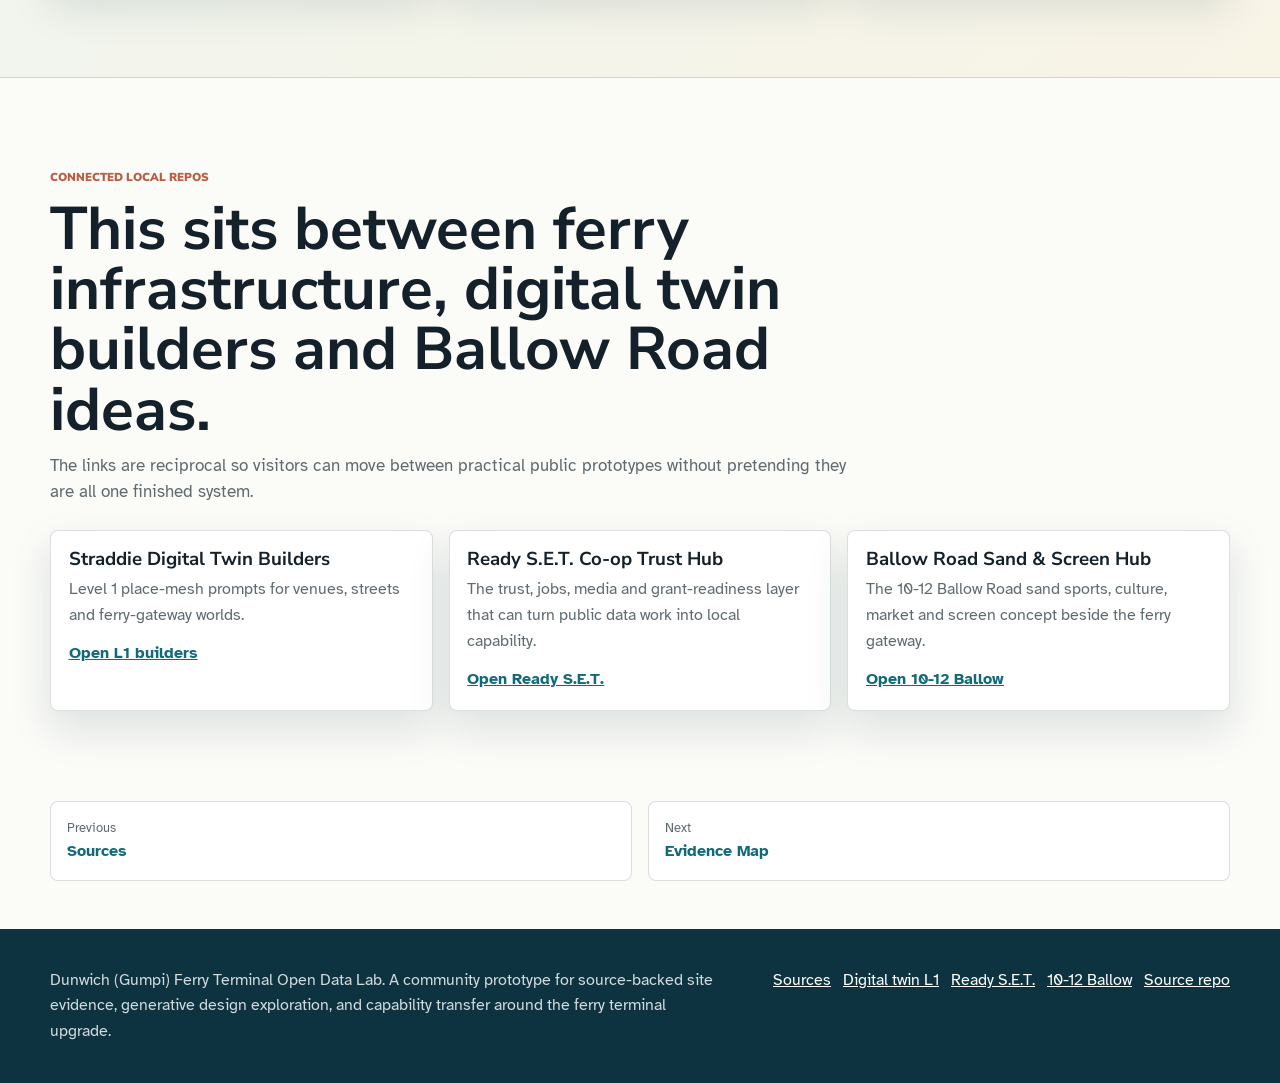
==== commit fe8b3b72: "Use local portrait Groove video on home page" ====
--- a/index.html
+++ b/index.html
@@ -41,20 +41,18 @@
           <div class="home-video-copy">
             <span class="section-label">New track</span>
             <h2 id="groove-title">Gumpi Ferry Terminal Groove.</h2>
-            <p>A second soundtrack for the public data ask: field proof, local imagination and a bit of rhythm under the point-cloud request.</p>
+            <p>Hit play for the town-hall remix: polite easels, pastel futures, and the little question that keeps the beat - where is the ground beneath the picture? The chorus is simple: share the scan, share the file, set the data free.</p>
             <div class="hero-actions">
-              <a class="button primary" href="https://youtu.be/6wGe4pG6alo">Open on YouTube</a>
+              <a class="button primary" href="assets/media/gumpi-ferry-terminal-groove.mp4" download>Download MP4</a>
               <a class="button secondary" href="song.html">Open song page</a>
             </div>
           </div>
-          <div class="youtube-frame">
-            <iframe
-              title="Gumpi Ferry Terminal Groove on YouTube"
-              src="https://www.youtube-nocookie.com/embed/6wGe4pG6alo"
-              allow="accelerometer; autoplay; clipboard-write; encrypted-media; gyroscope; picture-in-picture; web-share"
-              allowfullscreen
-              loading="lazy"
-              referrerpolicy="strict-origin-when-cross-origin"></iframe>
+          <div class="phone-frame home-phone-frame" aria-label="Phone-framed video player for Gumpi Ferry Terminal Groove">
+            <div class="phone-speaker" aria-hidden="true"></div>
+            <video class="song-video home-portrait-video" controls preload="metadata" playsinline>
+              <source src="assets/media/gumpi-ferry-terminal-groove.mp4" type="video/mp4">
+              Your browser does not support the video tag.
+            </video>
           </div>
         </div>
       </section>
--- a/assets/styles.css
+++ b/assets/styles.css
@@ -292,7 +292,7 @@
   width: min(1180px, 100%);
   margin: 0 auto;
   display: grid;
-  grid-template-columns: minmax(0, .82fr) minmax(320px, 1.18fr);
+  grid-template-columns: minmax(0, 1fr) minmax(280px, 420px);
   gap: clamp(1.5rem, 5vw, 4rem);
   align-items: center;
 }
@@ -317,21 +317,13 @@
   color: var(--sun);
 }
 
-.youtube-frame {
-  padding: .55rem;
-  border: 1px solid rgba(255, 255, 255, .22);
-  border-radius: var(--radius);
-  background: #050607;
-  box-shadow: 0 28px 58px rgba(0, 0, 0, .26);
-}
-
-.youtube-frame iframe {
-  display: block;
-  width: 100%;
-  aspect-ratio: 16 / 9;
-  border: 0;
-  border-radius: calc(var(--radius) - 2px);
-  background: #000;
+.phone-frame.home-phone-frame {
+  width: min(100%, 400px);
+  box-shadow: 0 34px 72px rgba(0, 0, 0, .34);
+}
+
+.home-phone-frame .home-portrait-video {
+  object-fit: cover;
 }
 
 .section,
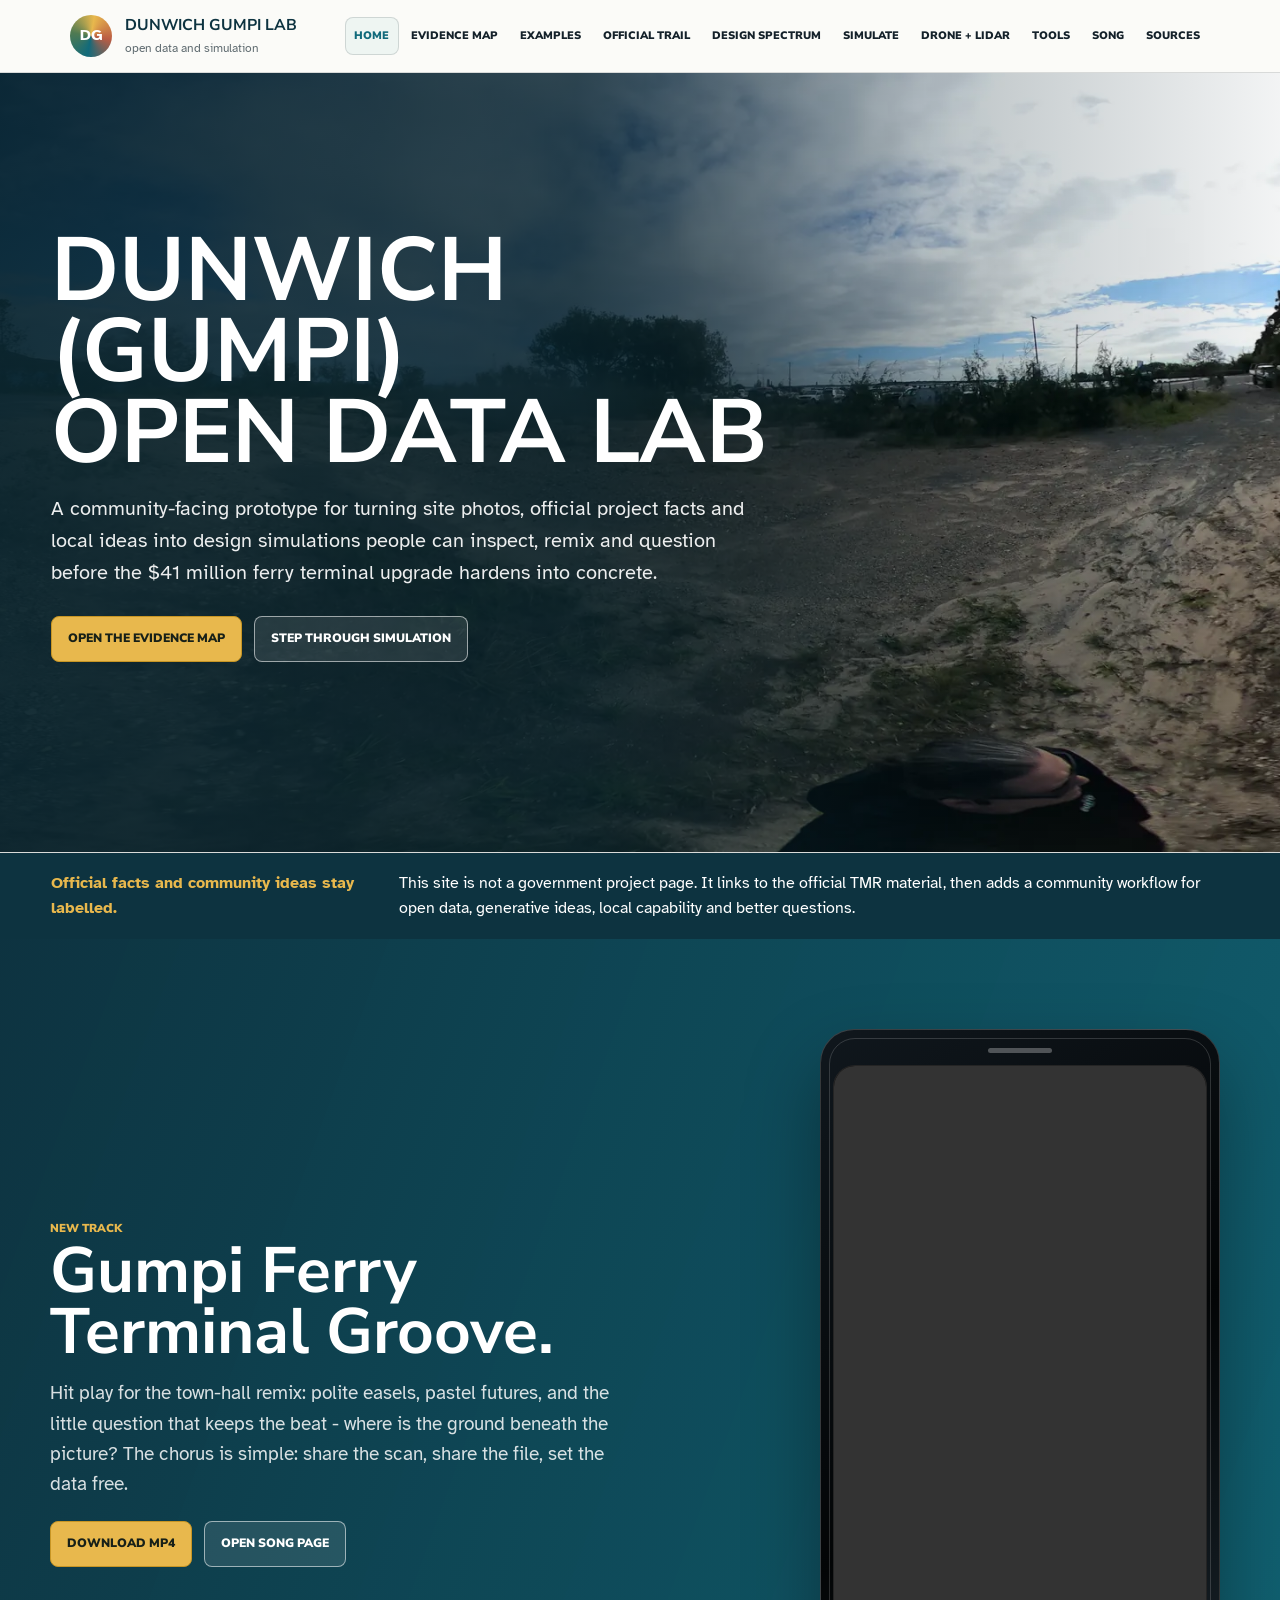
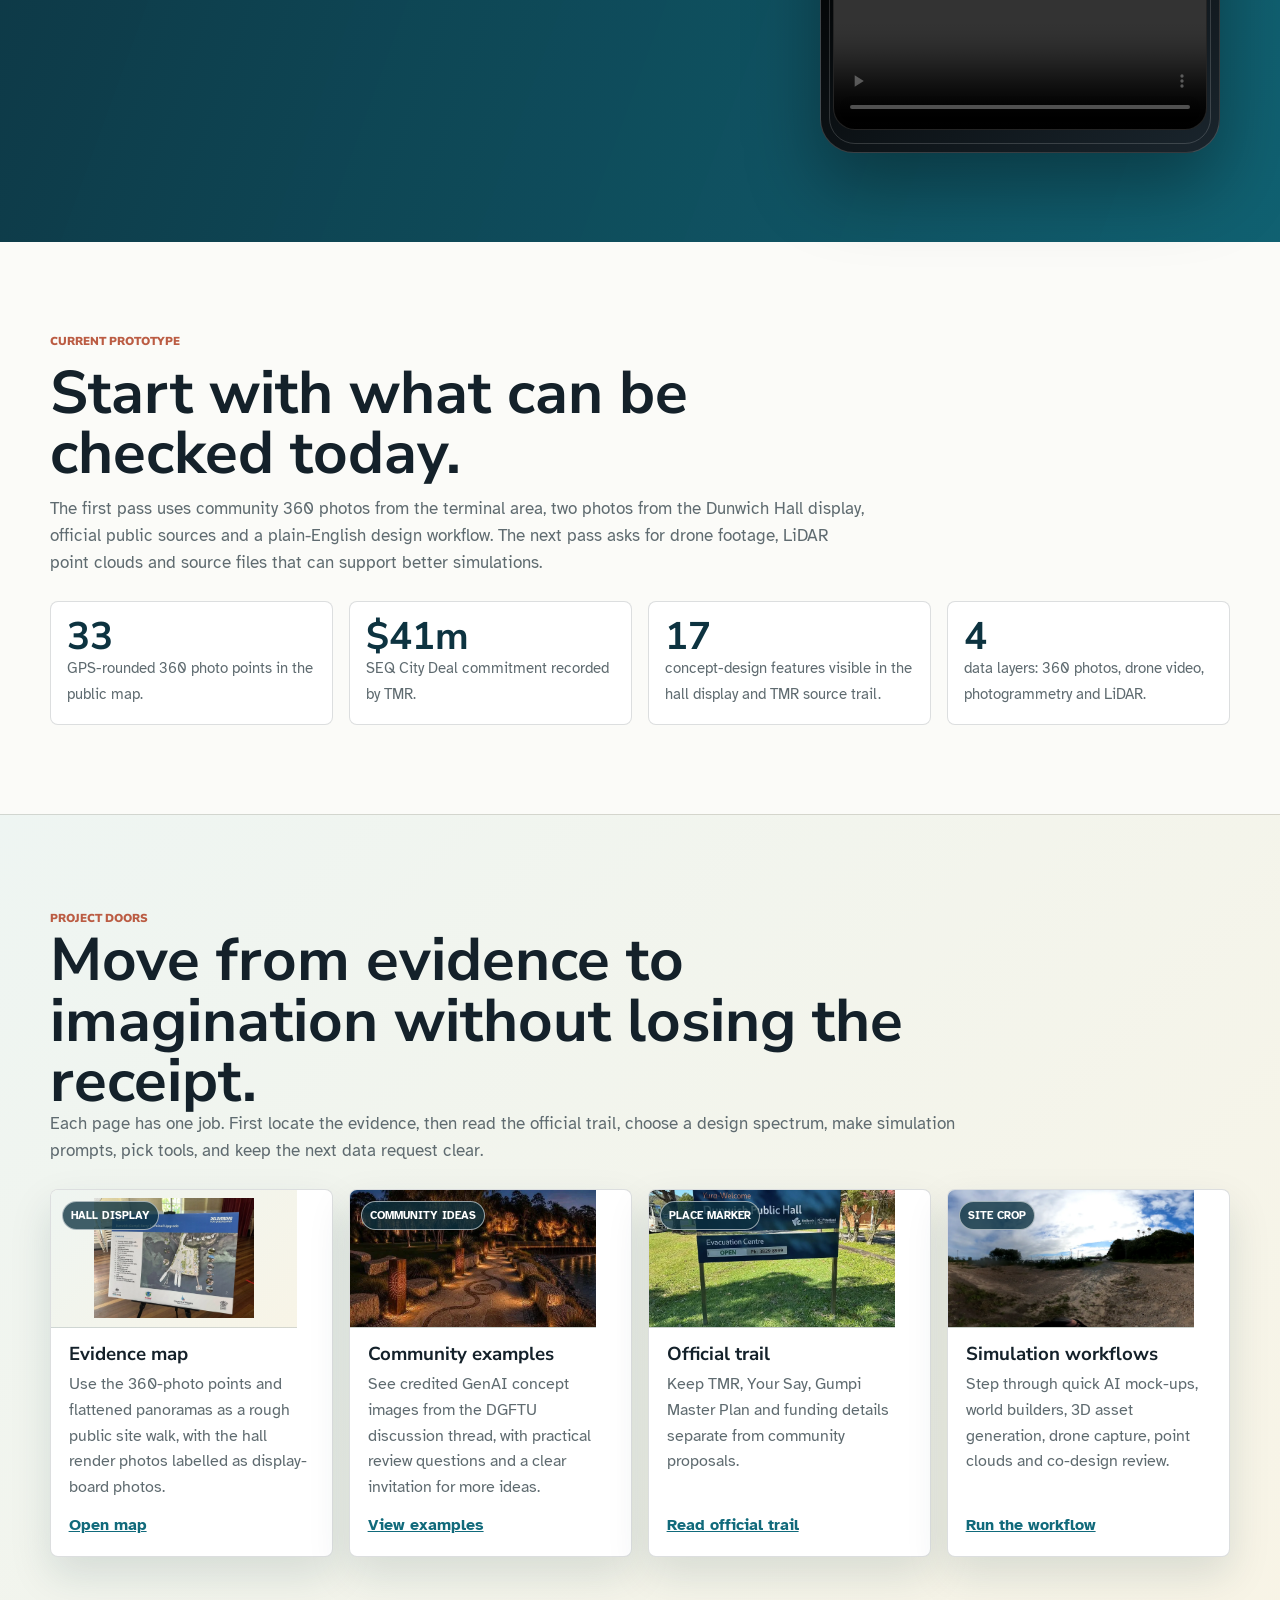
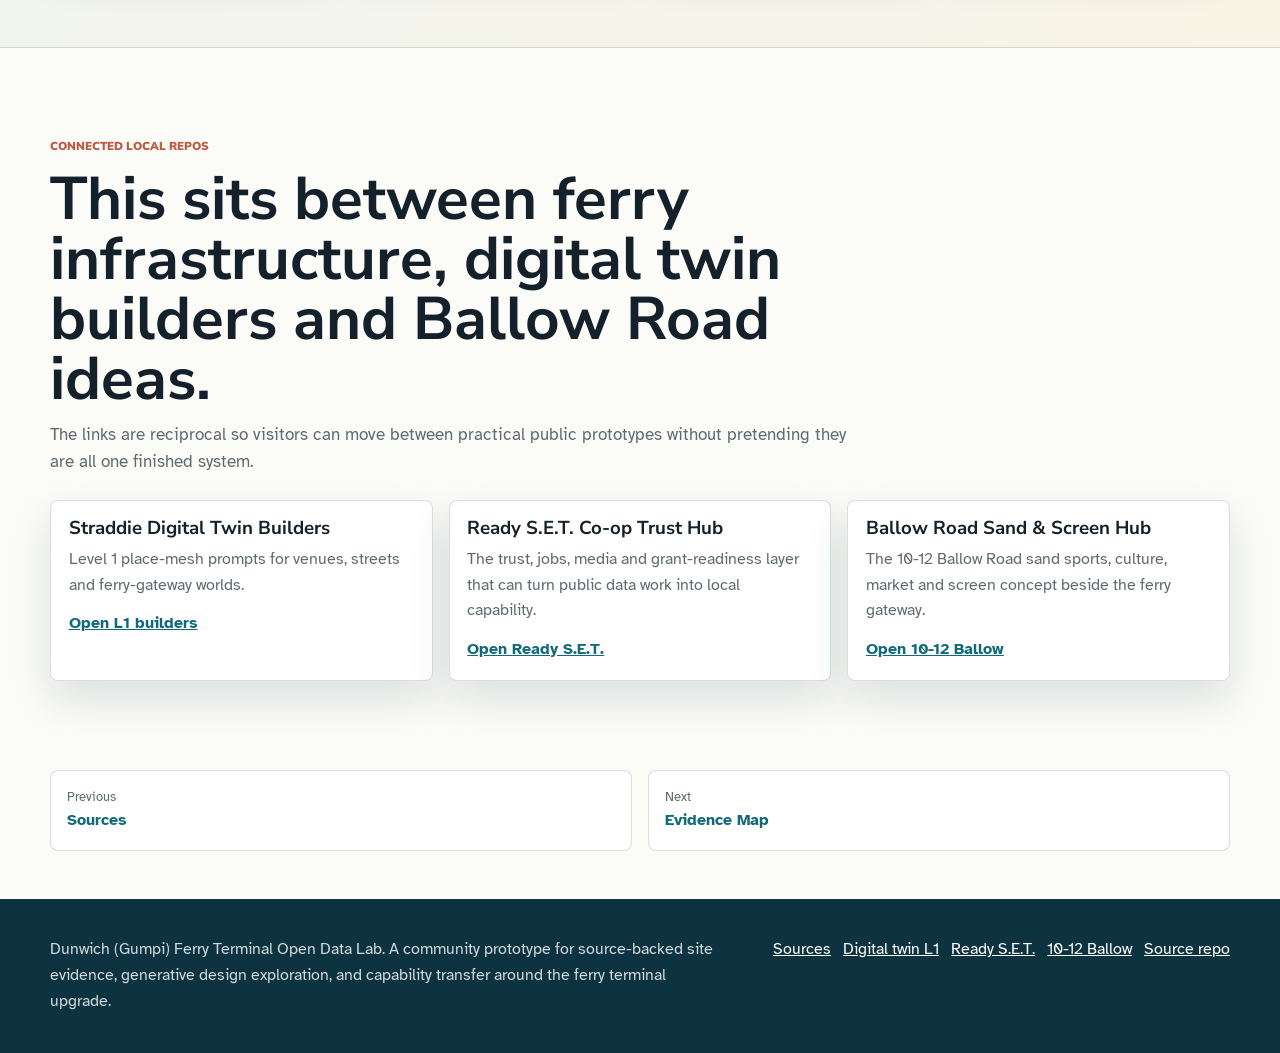
==== commit d1cbf285: "Add community GenAI examples page" ====
--- a/index.html
+++ b/index.html
@@ -84,6 +84,12 @@
             <p>Use the 360-photo points and flattened panoramas as a rough public site walk, with the hall render photos labelled as display-board photos.</p>
             <a href="evidence-map.html">Open map</a>
           </article>
+          <article class="feature-card" data-image-label="Community ideas">
+            <img src="assets/images/community-genai/rodney-surawski-dgftu-evening-foreshore-walk.webp" alt="Community GenAI concept image showing a lit foreshore walk beside the water">
+            <h3>Community examples</h3>
+            <p>See credited GenAI concept images from the DGFTU discussion thread, with practical review questions and a clear invitation for more ideas.</p>
+            <a href="community-genai-examples.html">View examples</a>
+          </article>
           <article class="feature-card" data-image-label="Place marker">
             <img src="assets/images/dunwich-public-hall-sign.webp" alt="Dunwich Public Hall sign with evacuation centre notice">
             <h3>Official trail</h3>
--- a/assets/styles.css
+++ b/assets/styles.css
@@ -434,7 +434,7 @@
 }
 
 .card-grid {
-  grid-template-columns: repeat(3, minmax(0, 1fr));
+  grid-template-columns: repeat(4, minmax(0, 1fr));
 }
 
 .source-grid,
@@ -538,6 +538,114 @@
   margin-bottom: 1.5rem;
 }
 
+.examples-hero .hero-actions {
+  margin-top: 1.5rem;
+}
+
+.example-hero-card img {
+  aspect-ratio: 16 / 10;
+}
+
+.example-boundary {
+  margin-top: 0;
+}
+
+.community-example-grid {
+  display: grid;
+  grid-template-columns: repeat(2, minmax(0, 1fr));
+  gap: 1rem;
+}
+
+.community-example-card {
+  display: grid;
+  grid-template-rows: auto 1fr;
+  overflow: hidden;
+  background: var(--white);
+  border: 1px solid var(--line);
+  border-radius: var(--radius);
+  box-shadow: var(--shadow);
+}
+
+.community-example-card.feature-example {
+  grid-column: 1 / -1;
+  grid-template-columns: minmax(0, 1.25fr) minmax(320px, .75fr);
+  grid-template-rows: auto;
+}
+
+.community-example-card figure {
+  margin: 0;
+  display: grid;
+  grid-template-rows: 1fr auto;
+  background: var(--deep);
+}
+
+.community-example-card img {
+  width: 100%;
+  height: 100%;
+  min-height: 260px;
+  aspect-ratio: 16 / 9;
+  object-fit: contain;
+  background: linear-gradient(135deg, #082833, #143f49);
+}
+
+.community-example-card figcaption {
+  padding: .55rem .75rem;
+  color: rgba(255, 255, 255, .86);
+  font-size: .78rem;
+}
+
+.community-example-copy {
+  padding: 1rem;
+}
+
+.community-example-copy h3 {
+  margin: .35rem 0 .55rem;
+  line-height: 1.1;
+}
+
+.community-example-copy p {
+  margin: 0 0 .85rem;
+  color: var(--muted);
+}
+
+.community-example-copy p:last-child {
+  margin-bottom: 0;
+}
+
+.example-status {
+  display: inline-block;
+  color: var(--clay);
+  font-family: "Nunito Sans", Arial, sans-serif;
+  font-size: .68rem;
+  font-weight: 900;
+  letter-spacing: 0;
+  text-transform: uppercase;
+}
+
+.example-submit-grid {
+  display: grid;
+  grid-template-columns: repeat(4, minmax(0, 1fr));
+  gap: 1rem;
+}
+
+.example-cta {
+  display: flex;
+  flex-wrap: wrap;
+  gap: 1rem;
+  align-items: center;
+  justify-content: space-between;
+  margin-top: 1rem;
+  padding: 1rem;
+  background: var(--white);
+  border: 1px solid var(--line);
+  border-radius: var(--radius);
+}
+
+.example-cta p {
+  margin: 0;
+  color: var(--muted);
+}
+
 .method-list {
   display: grid;
   gap: .9rem;
@@ -575,6 +683,38 @@
 
 .method-item p {
   color: var(--muted);
+}
+
+.evidence-workspace-section {
+  width: min(1880px, calc(100% - 1.25rem));
+}
+
+.evidence-workspace {
+  display: grid;
+  grid-template-columns: minmax(0, 1fr) minmax(300px, 400px);
+  gap: clamp(.9rem, 1.35vw, 1.35rem);
+  align-items: start;
+}
+
+.idea-workbench {
+  grid-column: 1 / -1;
+}
+
+.evidence-map-column {
+  display: grid;
+  gap: .85rem;
+}
+
+.compat-note {
+  max-width: 920px;
+  margin-top: .9rem;
+  padding: .8rem 1rem;
+  border: 1px solid rgba(187, 92, 67, .26);
+  border-left: 6px solid var(--clay);
+  border-radius: var(--radius);
+  background: rgba(248, 244, 230, .78);
+  color: var(--muted);
+  font-size: .95rem;
 }
 
 .map-layout {
@@ -624,6 +764,20 @@
   border-radius: var(--radius);
   color: var(--muted);
   font-size: .8rem;
+}
+
+.compact-map-panel .map-canvas {
+  min-height: 330px;
+}
+
+.compact-map-panel .map-canvas::after {
+  content: "Rounded GPS photo points";
+}
+
+.compact-map-panel .map-point {
+  width: 27px;
+  height: 27px;
+  font-size: .62rem;
 }
 
 .map-point {
@@ -646,6 +800,7 @@
 }
 
 .map-point.active {
+  z-index: 4;
   background: var(--violet);
   outline: 4px solid rgba(98, 85, 165, .22);
 }
@@ -712,6 +867,32 @@
   font-size: .86rem;
 }
 
+.selected-photo-compact {
+  display: grid;
+  grid-template-columns: 112px 1fr;
+  gap: .8rem;
+  align-items: center;
+}
+
+.selected-photo-compact img {
+  width: 112px;
+  aspect-ratio: 2 / 1;
+  object-fit: cover;
+  border: 1px solid var(--line);
+  border-radius: var(--radius);
+  background: var(--deep);
+}
+
+.selected-photo-compact h3 {
+  margin: .1rem 0 .2rem;
+  font-size: 1.05rem;
+  line-height: 1.1;
+}
+
+.selected-photo-compact .section-label {
+  font-size: .6rem;
+}
+
 .download-panel {
   padding: 1rem;
   background: var(--white);
@@ -739,6 +920,36 @@
 
 .download-actions .button {
   flex: 1 1 135px;
+}
+
+.compact-disclosure,
+.thumb-drawer {
+  padding: .9rem 1rem;
+  background: var(--white);
+  border: 1px solid var(--line);
+  border-radius: var(--radius);
+  box-shadow: var(--shadow);
+}
+
+.compact-disclosure summary,
+.thumb-drawer summary,
+.prompt-drawer summary {
+  cursor: pointer;
+  font-family: "Nunito Sans", Arial, sans-serif;
+  font-size: .72rem;
+  font-weight: 900;
+  text-transform: uppercase;
+}
+
+.compact-disclosure[open] summary,
+.thumb-drawer[open] summary,
+.prompt-drawer[open] summary {
+  margin-bottom: .75rem;
+}
+
+.thumb-drawer .thumb-list {
+  max-height: 430px;
+  padding: 0;
 }
 
 .thumb-list {
@@ -802,6 +1013,13 @@
   border-radius: var(--radius);
 }
 
+.main-pano-viewer {
+  min-height: 100%;
+  padding: clamp(1rem, 2vw, 1.35rem);
+  border: 1px solid rgba(255, 255, 255, .16);
+  box-shadow: 0 28px 60px rgba(13, 51, 64, .18);
+}
+
 .pano-header {
   display: flex;
   justify-content: space-between;
@@ -812,6 +1030,18 @@
 .pano-header h3,
 .pano-header p {
   margin-top: 0;
+}
+
+.pano-header h3 {
+  margin-bottom: .45rem;
+  font-size: clamp(1.45rem, 3vw, 2.4rem);
+  line-height: 1;
+}
+
+.pano-header p {
+  max-width: 820px;
+  margin-bottom: 1rem;
+  color: rgba(255, 255, 255, .82);
 }
 
 .pano-tag {
@@ -833,6 +1063,268 @@
   width: 1800px;
   height: 900px;
   object-fit: cover;
+}
+
+.pano-workbench {
+  display: grid;
+  grid-template-columns: minmax(0, 1fr) minmax(260px, .42fr);
+  gap: 1rem;
+  align-items: stretch;
+}
+
+.sphere-viewer {
+  min-height: 560px;
+  overflow: hidden;
+  border: 1px solid rgba(255, 255, 255, .24);
+  border-radius: var(--radius);
+  background: #050607;
+}
+
+.main-sphere-viewer {
+  min-height: clamp(520px, 65vh, 760px);
+}
+
+.sphere-viewer .pnlm-container {
+  border-radius: var(--radius);
+}
+
+.viewer-fallback {
+  display: grid;
+  align-content: center;
+  min-height: inherit;
+  margin: 0;
+  padding: clamp(1rem, 2vw, 1.5rem);
+  color: rgba(255, 255, 255, .82);
+}
+
+.viewer-fallback h4 {
+  margin: 0 0 .5rem;
+  color: var(--white);
+  font-size: 1.15rem;
+}
+
+.viewer-fallback p {
+  margin: 0 0 .55rem;
+}
+
+.pano-pipeline,
+.idea-prompt-form,
+.raw-pano-details {
+  border: 1px solid rgba(255, 255, 255, .2);
+  border-radius: var(--radius);
+  background: rgba(255, 255, 255, .08);
+}
+
+.pano-pipeline {
+  padding: 1rem;
+}
+
+.pano-pipeline h4 {
+  margin: 0 0 .55rem;
+  font-size: 1.05rem;
+  line-height: 1.2;
+}
+
+.pano-pipeline ol {
+  margin: 0 0 .9rem 1.1rem;
+  padding: 0;
+  color: rgba(255, 255, 255, .82);
+}
+
+.workflow-status {
+  margin: .75rem 0 0;
+  color: rgba(255, 255, 255, .78);
+  font-size: .9rem;
+}
+
+.prompt-drawer {
+  border: 1px solid rgba(255, 255, 255, .2);
+  border-radius: var(--radius);
+  background: rgba(255, 255, 255, .08);
+  padding: 1rem;
+}
+
+.idea-workbench-panel {
+  display: grid;
+  grid-template-columns: 1fr;
+  gap: .85rem;
+  padding: clamp(1rem, 1.6vw, 1.35rem);
+  background: var(--deep);
+  color: var(--white);
+  border: 1px solid rgba(255, 255, 255, .16);
+  border-radius: var(--radius);
+  box-shadow: 0 28px 60px rgba(13, 51, 64, .18);
+}
+
+.compact-pipeline {
+  display: grid;
+  grid-template-columns: minmax(220px, .42fr) minmax(0, 1fr) auto minmax(190px, .42fr);
+  gap: .85rem;
+  align-items: center;
+}
+
+.compact-pipeline h4,
+.compact-pipeline p {
+  margin: 0;
+}
+
+.compact-pipeline .button-row {
+  justify-content: flex-start;
+  white-space: nowrap;
+}
+
+.compact-pipeline .workflow-status {
+  margin: 0;
+}
+
+.viewer-buttons {
+  margin-top: 1rem;
+}
+
+.idea-prompt-form {
+  margin-top: 1rem;
+  padding: 1rem;
+  display: grid;
+  grid-template-columns: repeat(2, minmax(0, 1fr));
+  gap: .9rem;
+}
+
+.idea-prompt-form label {
+  display: grid;
+  gap: .35rem;
+  color: rgba(255, 255, 255, .86);
+  font-weight: 700;
+}
+
+.prompt-drawer .idea-prompt-form {
+  margin-top: 0;
+  padding: 0;
+  border: 0;
+  background: transparent;
+  grid-template-columns: repeat(2, minmax(0, 1fr));
+  gap: .75rem;
+  align-items: start;
+}
+
+.lane-fieldset {
+  grid-column: 1 / -1;
+  margin: 0;
+  padding: .72rem;
+  border: 1px solid rgba(255, 255, 255, .2);
+  border-radius: var(--radius);
+  background: rgba(255, 255, 255, .08);
+}
+
+.lane-grid {
+  display: grid;
+  grid-template-columns: repeat(auto-fit, minmax(245px, 1fr));
+  gap: .22rem .8rem;
+}
+
+.lane-extra-inline {
+  margin-top: .55rem;
+  display: grid;
+  grid-template-columns: auto minmax(180px, 1fr);
+  gap: .55rem;
+  align-items: center;
+}
+
+.idea-prompt-form .lane-check {
+  display: flex;
+  align-items: center;
+  gap: .45rem;
+  min-height: 0;
+  padding: .18rem .22rem;
+  border: 0;
+  border-radius: 5px;
+  background: transparent;
+  color: rgba(255, 255, 255, .9);
+  cursor: pointer;
+}
+
+.lane-check input {
+  flex: 0 0 auto;
+  width: 15px;
+  height: 15px;
+  margin: 0;
+  accent-color: var(--bay);
+}
+
+.idea-prompt-form .lane-check span {
+  font-family: "Atkinson Hyperlegible", Arial, sans-serif;
+  font-size: .8rem;
+  font-weight: 800;
+  line-height: 1.18;
+  text-transform: none;
+}
+
+.idea-prompt-form .lane-check:has(input:checked) {
+  background: rgba(232, 184, 77, .16);
+  color: var(--white);
+}
+
+.idea-prompt-form label span,
+.lane-fieldset legend,
+.raw-pano-details summary {
+  font-family: "Nunito Sans", Arial, sans-serif;
+  font-size: .72rem;
+  font-weight: 900;
+  text-transform: uppercase;
+}
+
+.idea-prompt-form select,
+.idea-prompt-form input,
+.idea-prompt-form textarea {
+  width: 100%;
+  border: 1px solid rgba(255, 255, 255, .25);
+  border-radius: var(--radius);
+  padding: .72rem;
+  background: rgba(255, 255, 255, .94);
+  color: var(--ink);
+  font: inherit;
+}
+
+.idea-prompt-form .lane-check input {
+  width: 15px;
+  height: 15px;
+  min-width: 15px;
+  padding: 0;
+  border: 1px solid rgba(255, 255, 255, .45);
+  border-radius: 3px;
+  background: var(--white);
+}
+
+.idea-prompt-form textarea {
+  resize: vertical;
+}
+
+.idea-prompt-form .prompt-output-label,
+.idea-prompt-form .honesty-notes-label,
+.idea-prompt-form .button-row {
+  grid-column: 1 / -1;
+}
+
+.idea-prompt-form [readonly] {
+  min-height: 220px;
+  background: #f7fbf8;
+}
+
+.prompt-actions {
+  justify-content: flex-start;
+}
+
+.raw-pano-details {
+  margin-top: 1rem;
+  padding: .9rem;
+}
+
+.raw-pano-details summary {
+  cursor: pointer;
+  color: var(--white);
+}
+
+.raw-pano-details .pano-scroll {
+  margin-top: .85rem;
 }
 
 .spectrum-rail {
@@ -1094,8 +1586,12 @@
 
   .page-hero,
   .map-layout,
+  .evidence-workspace,
+  .idea-workbench-panel,
+  .pano-workbench,
   .song-video-layout,
-  .home-video-layout {
+  .home-video-layout,
+  .community-example-card.feature-example {
     grid-template-columns: 1fr;
   }
 
@@ -1104,8 +1600,43 @@
   .source-grid,
   .tool-grid,
   .scenario-grid,
-  .prompt-grid {
+  .prompt-grid,
+  .example-submit-grid {
     grid-template-columns: repeat(2, minmax(0, 1fr));
+  }
+}
+
+@media (min-width: 941px) and (max-width: 1180px) {
+  .evidence-workspace {
+    grid-template-columns: 1fr;
+  }
+
+  .compact-pipeline {
+    grid-template-columns: minmax(220px, .75fr) minmax(0, 1.25fr);
+  }
+
+  .compact-pipeline .button-row,
+  .compact-pipeline .workflow-status {
+    grid-column: span 1;
+  }
+
+  .lane-fieldset,
+  .lane-extra-inline {
+    grid-column: 1 / -1;
+  }
+
+  .evidence-map-column {
+    grid-template-columns: minmax(0, 1fr) minmax(260px, 340px);
+  }
+
+  .evidence-map-column .download-panel,
+  .evidence-map-column .thumb-drawer {
+    grid-column: 2;
+  }
+
+  .evidence-map-column .photo-preview {
+    grid-column: 1;
+    grid-row: 2 / span 2;
   }
 }
 
@@ -1129,12 +1660,18 @@
   .tool-grid,
   .scenario-grid,
   .prompt-grid,
+  .community-example-grid,
+  .example-submit-grid,
   .sequence-nav,
   .footer-inner {
     grid-template-columns: 1fr;
     display: grid;
   }
 
+  .community-example-card img {
+    min-height: 210px;
+  }
+
   .map-canvas {
     min-height: 430px;
   }
@@ -1142,6 +1679,53 @@
   .thumb-list {
     grid-template-columns: 1fr;
     max-height: none;
+  }
+
+  .compact-map-panel .map-canvas {
+    min-height: 380px;
+  }
+
+  .sphere-viewer {
+    min-height: 360px;
+  }
+
+  .idea-prompt-form,
+  .prompt-drawer .idea-prompt-form {
+    grid-template-columns: 1fr;
+  }
+
+  .compact-pipeline,
+  .lane-fieldset,
+  .lane-extra-inline,
+  .evidence-map-column .photo-preview,
+  .evidence-map-column .download-panel,
+  .evidence-map-column .thumb-drawer {
+    grid-column: auto;
+  }
+
+  .compact-pipeline {
+    grid-template-columns: 1fr;
+  }
+
+  .compact-pipeline .button-row {
+    white-space: normal;
+  }
+
+  .lane-grid {
+    grid-template-columns: 1fr;
+    gap: .25rem;
+  }
+
+  .idea-prompt-form .lane-check {
+    padding: .2rem .1rem;
+  }
+
+  .idea-prompt-form .lane-check span {
+    font-size: .76rem;
+  }
+
+  .lane-extra-inline {
+    grid-template-columns: 1fr;
   }
 
   .pano-scroll img {
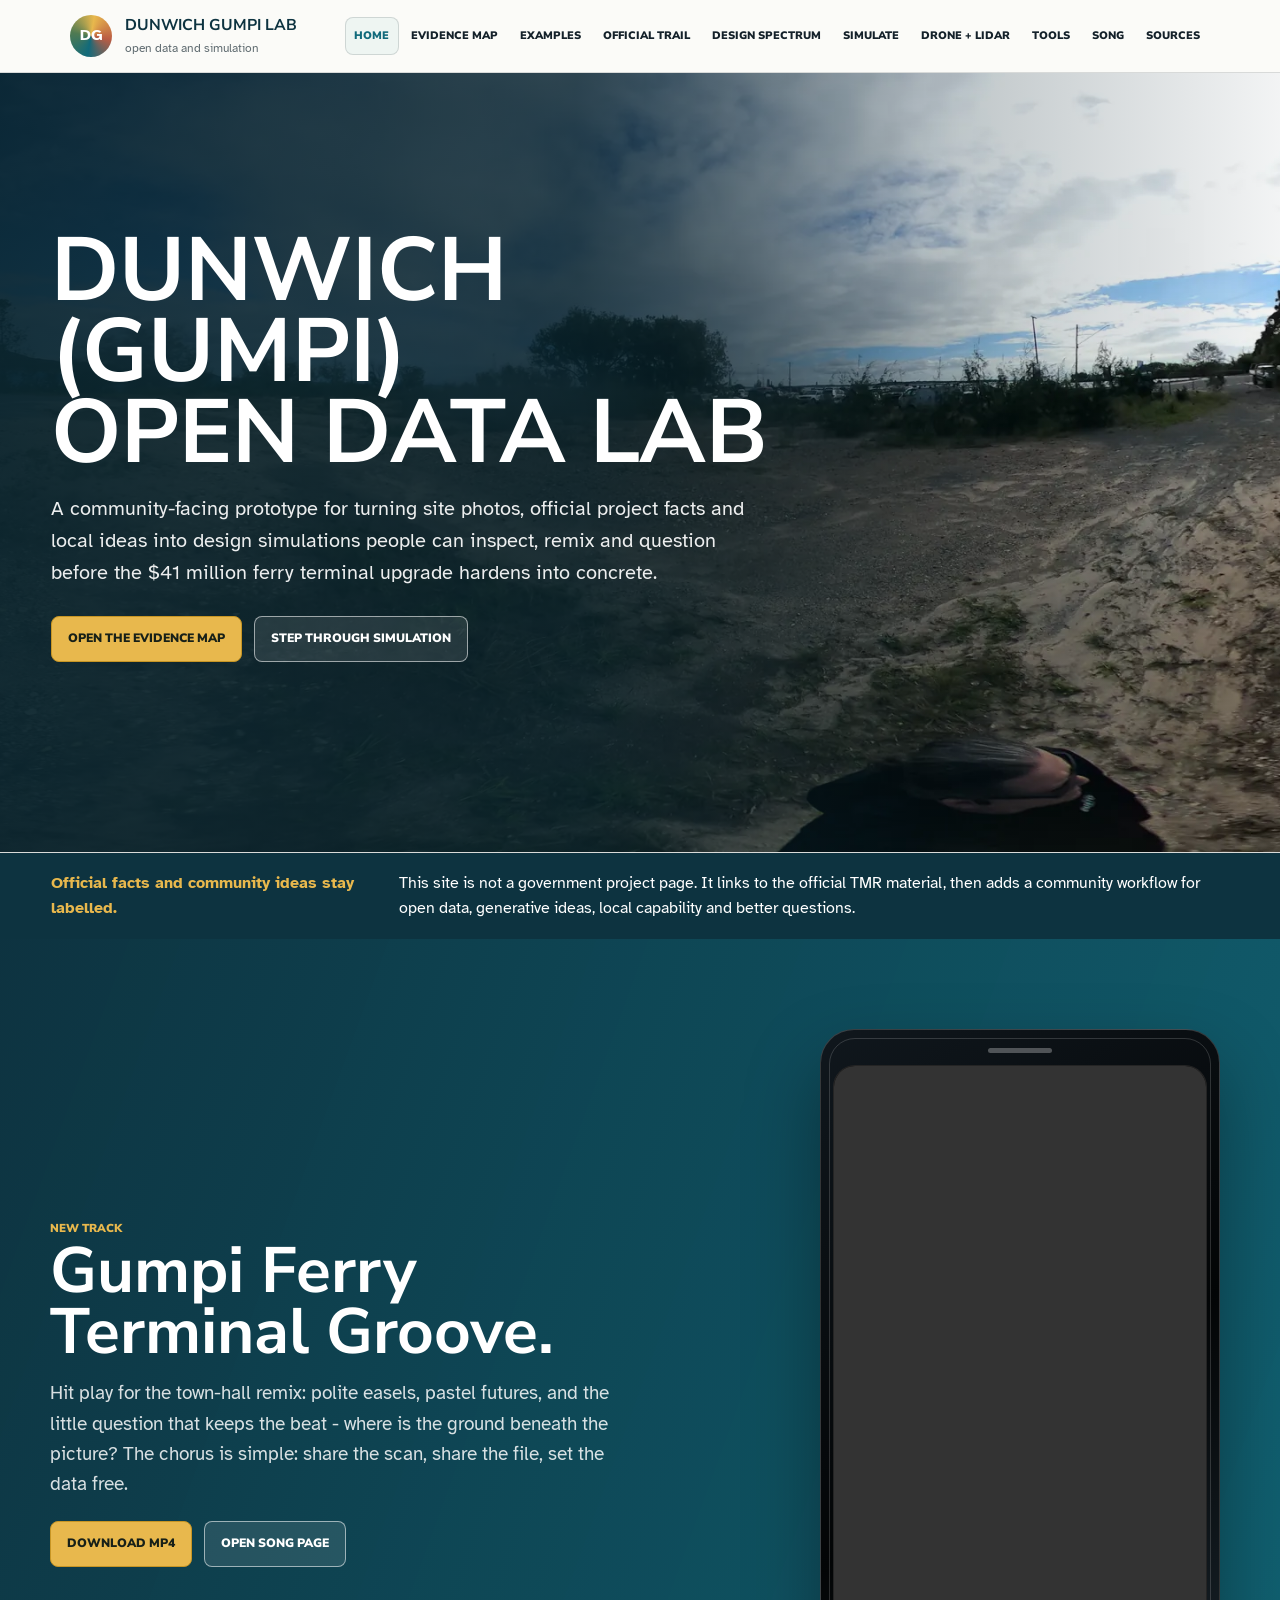
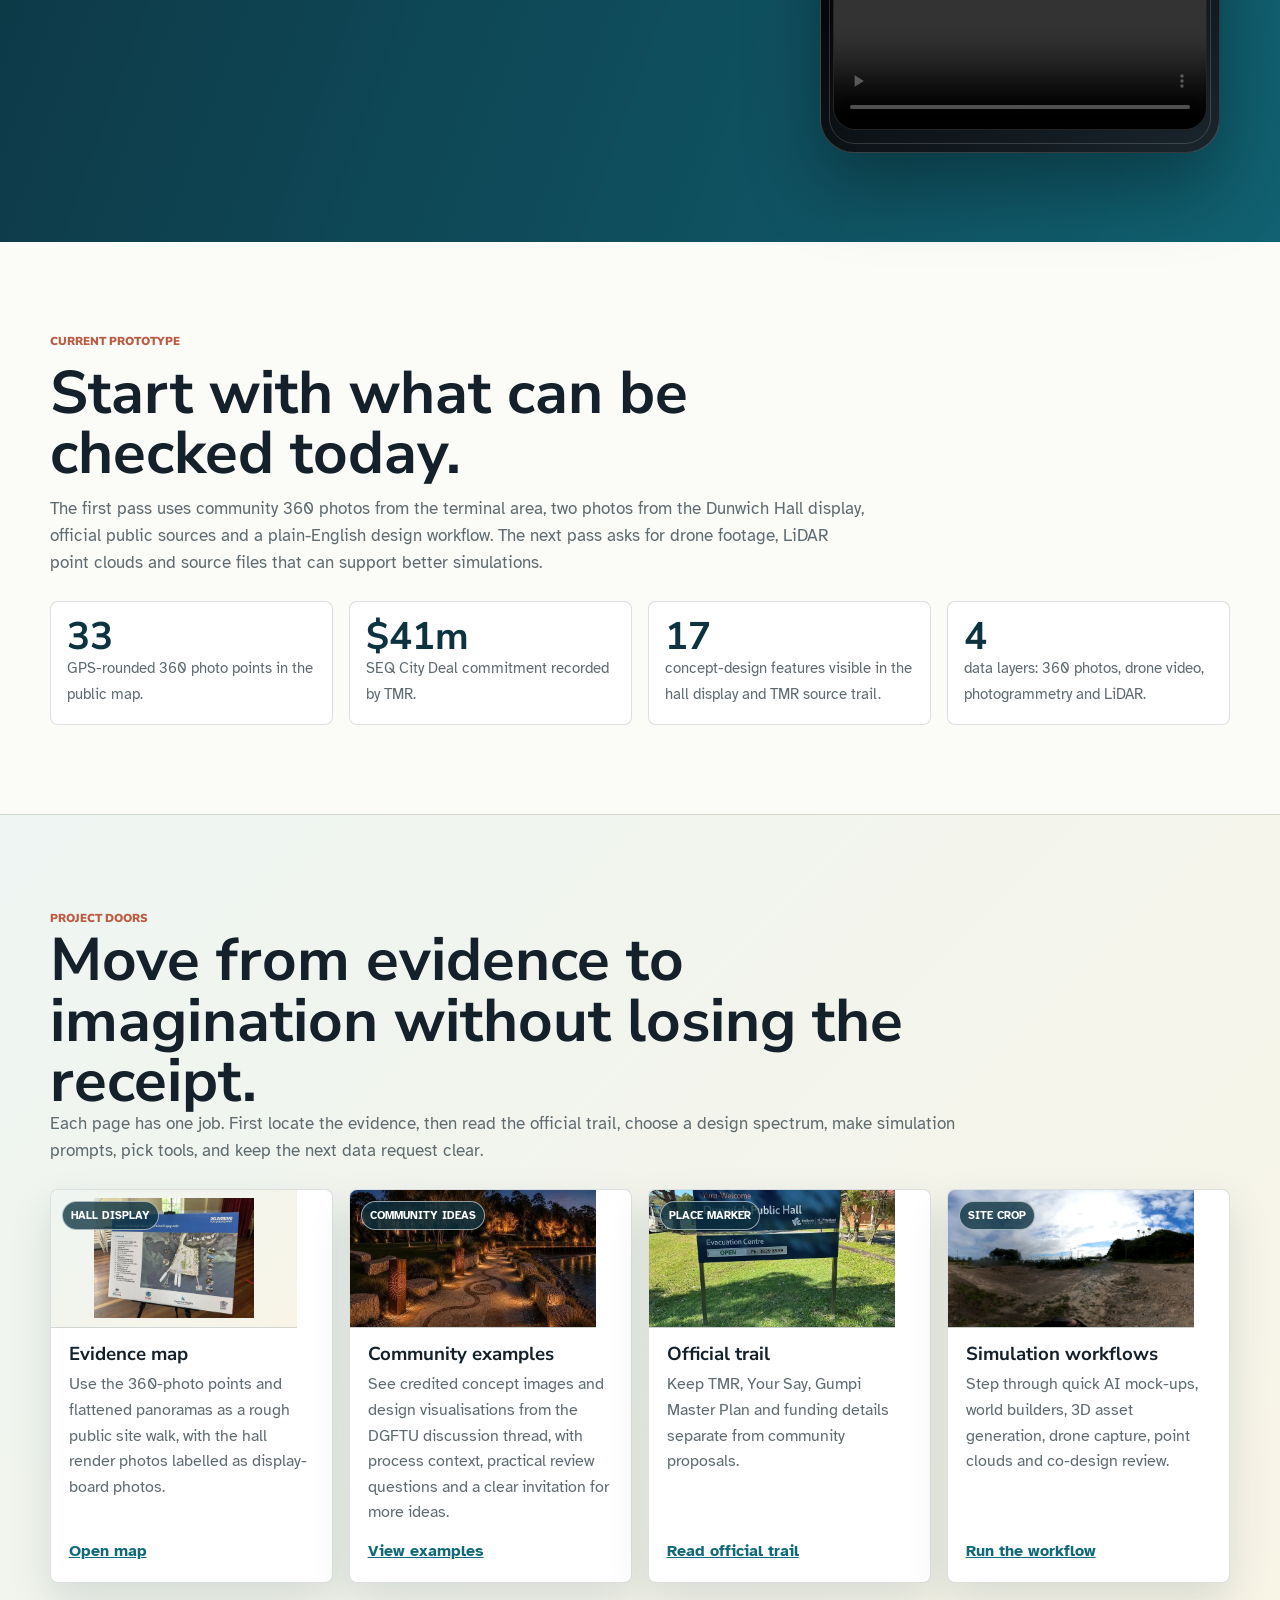
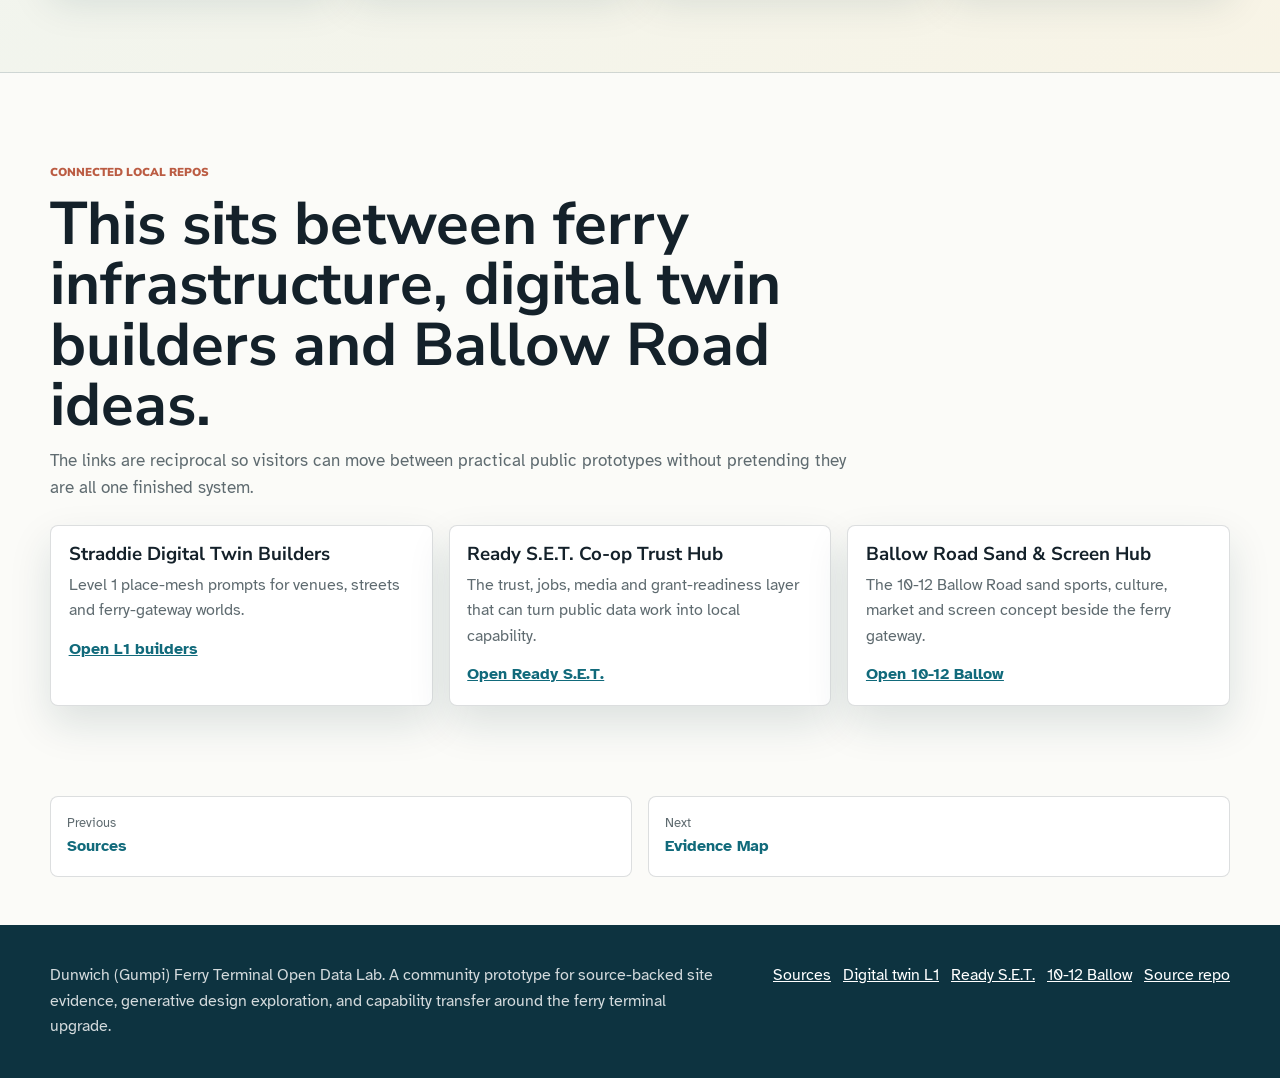
==== commit e55d2386: "Clarify design examples and expand page heroes" ====
--- a/index.html
+++ b/index.html
@@ -11,7 +11,7 @@
     <link rel="preconnect" href="https://fonts.googleapis.com">
     <link rel="preconnect" href="https://fonts.gstatic.com" crossorigin>
     <link href="https://fonts.googleapis.com/css2?family=Atkinson+Hyperlegible:wght@400;700&family=Nunito+Sans:wght@700;800;900&display=swap" rel="stylesheet">
-    <link rel="stylesheet" href="assets/styles.css">
+    <link rel="stylesheet" href="assets/styles.css?v=20260612-full-heroes">
     <link rel="icon" href="assets/favicon.svg" type="image/svg+xml">
   </head>
   <body data-page="home">
@@ -85,9 +85,9 @@
             <a href="evidence-map.html">Open map</a>
           </article>
           <article class="feature-card" data-image-label="Community ideas">
-            <img src="assets/images/community-genai/rodney-surawski-dgftu-evening-foreshore-walk.webp" alt="Community GenAI concept image showing a lit foreshore walk beside the water">
+            <img src="assets/images/community-genai/rodney-surawski-dgftu-evening-foreshore-walk.webp" alt="Concept visualisation showing a lit foreshore walk beside the water">
             <h3>Community examples</h3>
-            <p>See credited GenAI concept images from the DGFTU discussion thread, with practical review questions and a clear invitation for more ideas.</p>
+            <p>See credited concept images and design visualisations from the DGFTU discussion thread, with process context, practical review questions and a clear invitation for more ideas.</p>
             <a href="community-genai-examples.html">View examples</a>
           </article>
           <article class="feature-card" data-image-label="Place marker">
--- a/assets/styles.css
+++ b/assets/styles.css
@@ -354,6 +354,40 @@
   margin-top: 1rem;
 }
 
+.hero.page-hero {
+  width: 100%;
+  max-width: none;
+  min-height: min(620px, calc(100vh - 72px));
+  margin: 0;
+  padding: 0;
+  display: flex;
+  gap: 0;
+  grid-template-columns: none;
+}
+
+.hero.page-hero .hero-copy {
+  width: min(860px, calc(100% - 2rem));
+}
+
+.hero.page-hero .hero-copy h1 {
+  font-size: clamp(2.7rem, 6vw, 6.3rem);
+}
+
+.hero.page-hero .hero-lede {
+  color: rgba(255, 255, 255, .92);
+}
+
+.hero.page-hero .section-label {
+  color: var(--sun);
+}
+
+.hero-caption {
+  max-width: 700px;
+  margin: .95rem 0 0;
+  color: rgba(255, 255, 255, .78);
+  font-size: .94rem;
+}
+
 .section-heading {
   display: grid;
   gap: .8rem;
@@ -609,6 +643,14 @@
 }
 
 .community-example-copy p:last-child {
+  margin-bottom: 0;
+}
+
+.rodney-process-note {
+  margin-bottom: 1rem;
+}
+
+.rodney-process-note p:last-child {
   margin-bottom: 0;
 }
 
